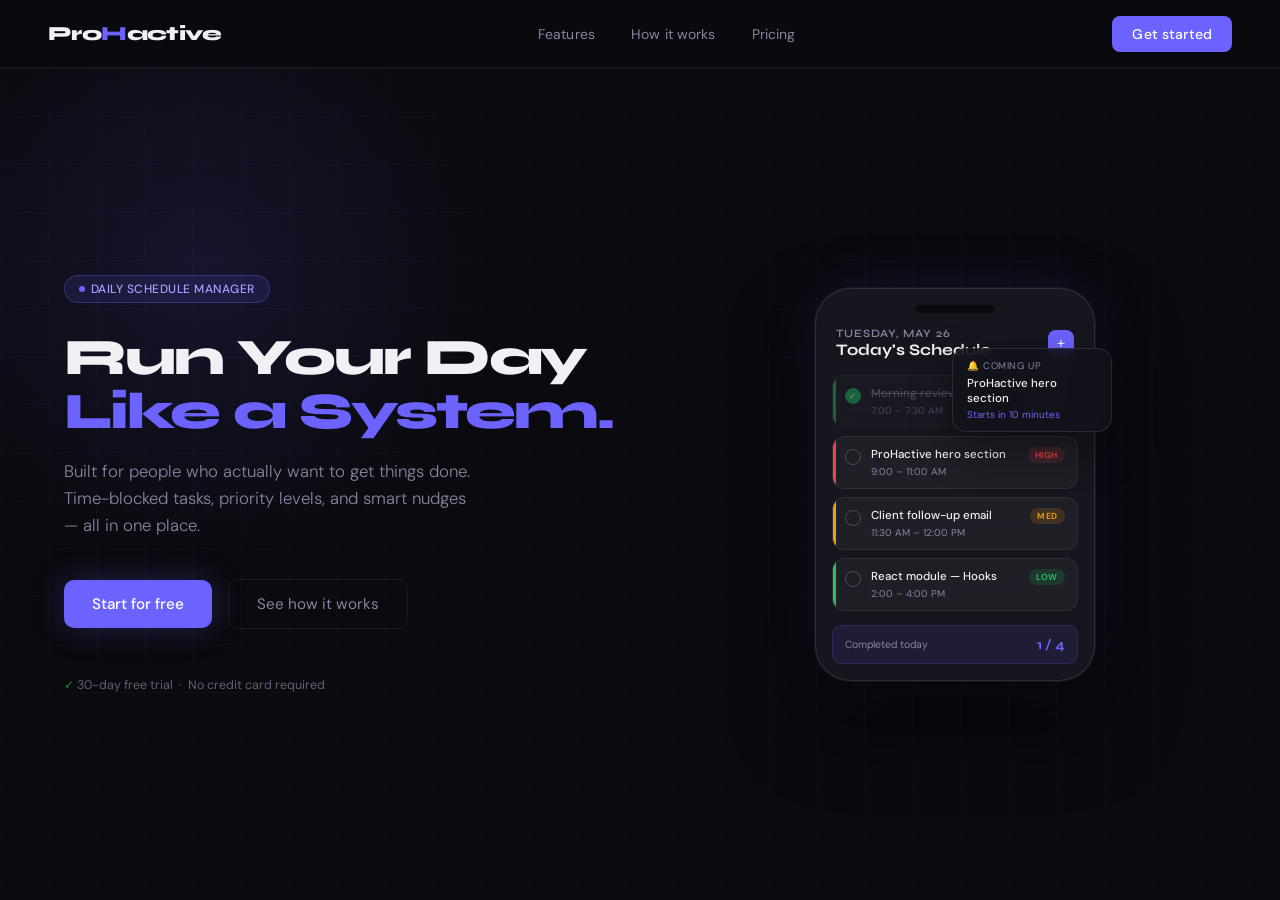
==== index.html @ 8c224e58 "initial commit" ====
<!DOCTYPE html>
<html lang="en">
    <head>
        <meta charset="UTF-8">
        <meta name="viewport" content="width=device-width, initial-scale=1.0">
        <title>ProHactive — Hero Mockup</title>
        <link href="https://fonts.googleapis.com/css2?family=Syne:wght@400;600;700;800&family=DM+Sans:wght@300;400;500&display=swap" rel="stylesheet">
        <link rel="stylesheet" href="styles.css">
    </head>

    <body>

        <!-- HEADER -->
        <header>
            <div class="logo">Pro<span>H</span>active</div>
            <nav>
                <a href="#">Features</a>
                <a href="#">How it works</a>
                <a href="#">Pricing</a>
            </nav>
            <button class="header-cta">Get started</button>
        </header>

        <!-- HERO -->
        <section class="hero">
            <div class="hero-left">
                <div class="badge">
                    <span class="badge-dot"></span>
                    Daily schedule manager
                </div>

                <h1>Run Your Day<br><em>Like a System.</em></h1>

                <p class="subheadline">Built for people who actually want to get things done. Time-blocked tasks, priority levels, and smart nudges — all in one place.</p>

                <div class="cta-group">
                    <button class="btn-primary">Start for free</button>
                    <button class="btn-secondary">See how it works</button>
                </div>

                <p class="trial-note"><span>✓</span> 30-day free trial &nbsp;·&nbsp; No credit card required</p>
            </div>

            <div class="hero-right">
                <div class="phone-frame">
                    <div class="phone-notch"></div>

                    <div class="app-header">
                        <div>
                            <div class="app-date">Tuesday, May 26</div>
                            <div class="app-title">Today's Schedule</div>
                        </div>
                        <div class="add-btn">+</div>
                    </div>

                    <div class="task-list">
                        <div class="task-card done low">
                            <div class="task-check">✓</div>
                            <div class="task-info">
                                <div class="task-name">Morning review</div>
                                <div class="task-time">7:00 – 7:30 AM</div>
                            </div>
                            <div class="priority-pill">Low</div>
                        </div>

                        <div class="task-card high">
                            <div class="task-check"></div>
                            <div class="task-info">
                                <div class="task-name">ProHactive hero section</div>
                                <div class="task-time">9:00 – 11:00 AM</div>
                            </div>
                            <div class="priority-pill">High</div>
                        </div>

                        <div class="task-card med">
                            <div class="task-check"></div>
                            <div class="task-info">
                                <div class="task-name">Client follow-up email</div>
                                <div class="task-time">11:30 AM – 12:00 PM</div>
                            </div>
                            <div class="priority-pill">Med</div>
                        </div>

                        <div class="task-card low">
                            <div class="task-check"></div>
                            <div class="task-info">
                                <div class="task-name">React module — Hooks</div>
                                <div class="task-time">2:00 – 4:00 PM</div>
                            </div>
                            <div class="priority-pill">Low</div>
                        </div>
                    </div>

                    <div class="app-footer">
                        <span class="footer-label">Completed today</span>
                        <span class="footer-val">1 / 4</span>
                    </div>
                </div>

                <!-- floating alarm notification -->
                <div class="alarm-card">
                    <div class="alarm-label">🔔 Coming up</div>
                    <div class="alarm-task">ProHactive hero section</div>
                    <div class="alarm-time">Starts in 10 minutes</div>
                </div>
            </div>
        </section>

    </body>
</html>
---- styles.css ----
*, *::before, *::after { box-sizing: border-box; margin: 0; padding: 0; }

:root {
--bg: #0a0a0f;
--surface: #12121a;
--border: rgba(255,255,255,0.07);
--accent: #6c63ff;
--accent-glow: rgba(108,99,255,0.25);
--text: #f0f0f5;
--muted: #8884a0;
--high: #ef4444;
--med: #f59e0b;
--low: #22c55e;
}

body {
background: var(--bg);
font-family: 'DM Sans', sans-serif;
color: var(--text);
min-height: 100vh;
overflow-x: hidden;
}

/* ── HEADER ── */
header {
display: flex;
align-items: center;
justify-content: space-between;
padding: 0 48px;
height: 68px;
border-bottom: 1px solid var(--border);
background: rgba(10,10,15,0.85);
backdrop-filter: blur(12px);
position: sticky;
top: 0;
z-index: 100;
}

.logo {
font-family: 'Syne', sans-serif;
font-weight: 800;
font-size: 1.25rem;
letter-spacing: -0.03em;
color: var(--text);
}
.logo span { color: var(--accent); }

nav {
display: flex;
align-items: center;
gap: 36px;
}
nav a {
font-size: 0.875rem;
color: var(--muted);
text-decoration: none;
font-weight: 400;
letter-spacing: 0.01em;
transition: color 0.2s;
}
nav a:hover { color: var(--text); }

.header-cta {
background: var(--accent);
color: #fff;
border: none;
padding: 9px 20px;
border-radius: 8px;
font-family: 'DM Sans', sans-serif;
font-size: 0.875rem;
font-weight: 500;
cursor: pointer;
letter-spacing: 0.01em;
}

/* ── HERO ── */
.hero {
display: grid;
grid-template-columns: 1fr 1fr;
align-items: center;
min-height: calc(100vh - 68px);
padding: 80px 48px 80px 64px;
gap: 60px;
position: relative;
overflow: hidden;
}

/* subtle grid bg */
.hero::before {
content: '';
position: absolute;
inset: 0;
background-image:
    linear-gradient(rgba(108,99,255,0.04) 1px, transparent 1px),
    linear-gradient(90deg, rgba(108,99,255,0.04) 1px, transparent 1px);
background-size: 48px 48px;
pointer-events: none;
}

/* glow blob */
.hero::after {
content: '';
position: absolute;
width: 600px;
height: 600px;
border-radius: 50%;
background: radial-gradient(circle, rgba(108,99,255,0.12) 0%, transparent 70%);
top: -100px;
left: -100px;
pointer-events: none;
}

.hero-left {
position: relative;
z-index: 1;
}

.badge {
display: inline-flex;
align-items: center;
gap: 6px;
background: rgba(108,99,255,0.12);
border: 1px solid rgba(108,99,255,0.3);
border-radius: 100px;
padding: 5px 14px;
font-size: 0.75rem;
color: #a5a0ff;
font-weight: 500;
letter-spacing: 0.04em;
text-transform: uppercase;
margin-bottom: 28px;
}
.badge-dot {
width: 6px; height: 6px;
border-radius: 50%;
background: var(--accent);
animation: pulse 2s infinite;
}
@keyframes pulse {
0%, 100% { opacity: 1; }
50% { opacity: 0.4; }
}

h1 {
font-family: 'Syne', sans-serif;
font-size: clamp(2.4rem, 4vw, 3.5rem);
font-weight: 800;
line-height: 1.05;
letter-spacing: -0.04em;
color: var(--text);
margin-bottom: 20px;
}
h1 em {
font-style: normal;
color: var(--accent);
}

.subheadline {
font-size: 1.05rem;
color: var(--muted);
line-height: 1.6;
max-width: 420px;
margin-bottom: 40px;
font-weight: 300;
}

.cta-group {
display: flex;
align-items: center;
gap: 16px;
flex-wrap: wrap;
margin-bottom: 48px;
}

.btn-primary {
background: var(--accent);
color: #fff;
border: none;
padding: 14px 28px;
border-radius: 10px;
font-family: 'DM Sans', sans-serif;
font-size: 0.95rem;
font-weight: 500;
cursor: pointer;
box-shadow: 0 0 32px var(--accent-glow);
}

.btn-secondary {
background: transparent;
color: var(--muted);
border: 1px solid var(--border);
padding: 14px 28px;
border-radius: 10px;
font-family: 'DM Sans', sans-serif;
font-size: 0.95rem;
font-weight: 400;
cursor: pointer;
}

.trial-note {
font-size: 0.78rem;
color: var(--muted);
opacity: 0.7;
}
.trial-note span { color: var(--low); }

/* ── APP MOCKUP ── */
.hero-right {
position: relative;
z-index: 1;
display: flex;
justify-content: center;
}

.phone-frame {
width: 280px;
background: #16161f;
border-radius: 36px;
border: 1px solid rgba(255,255,255,0.1);
padding: 16px;
box-shadow:
    0 0 0 1px rgba(255,255,255,0.05),
    0 40px 80px rgba(0,0,0,0.6),
    0 0 60px rgba(108,99,255,0.12);
position: relative;
}

.phone-notch {
width: 80px;
height: 8px;
background: #0a0a0f;
border-radius: 100px;
margin: 0 auto 14px;
}

.app-header {
display: flex;
justify-content: space-between;
align-items: center;
margin-bottom: 16px;
padding: 0 4px;
}
.app-date {
font-family: 'Syne', sans-serif;
font-size: 0.7rem;
color: var(--muted);
font-weight: 600;
letter-spacing: 0.08em;
text-transform: uppercase;
}
.app-title {
font-family: 'Syne', sans-serif;
font-size: 1rem;
font-weight: 700;
color: var(--text);
}
.add-btn {
width: 26px; height: 26px;
border-radius: 8px;
background: var(--accent);
display: flex; align-items: center; justify-content: center;
font-size: 1rem;
color: #fff;
font-weight: 300;
}

.task-list { display: flex; flex-direction: column; gap: 8px; }

.task-card {
background: rgba(255,255,255,0.04);
border: 1px solid rgba(255,255,255,0.07);
border-radius: 12px;
padding: 10px 12px;
display: flex;
align-items: flex-start;
gap: 10px;
backdrop-filter: blur(8px);
position: relative;
overflow: hidden;
}
.task-card::before {
content: '';
position: absolute;
left: 0; top: 0; bottom: 0;
width: 3px;
border-radius: 3px 0 0 3px;
}
.task-card.high::before { background: var(--high); }
.task-card.med::before { background: var(--med); }
.task-card.low::before { background: var(--low); }
.task-card.done { opacity: 0.45; }

.task-check {
width: 16px; height: 16px;
border-radius: 50%;
border: 1.5px solid rgba(255,255,255,0.2);
flex-shrink: 0;
margin-top: 2px;
display: flex; align-items: center; justify-content: center;
font-size: 0.55rem;
}
.task-card.done .task-check {
background: var(--low);
border-color: var(--low);
color: #fff;
}

.task-info { flex: 1; }
.task-name {
font-size: 0.72rem;
font-weight: 500;
color: var(--text);
margin-bottom: 3px;
}
.task-card.done .task-name { text-decoration: line-through; color: var(--muted); }
.task-time {
font-size: 0.62rem;
color: var(--muted);
}

.priority-pill {
font-size: 0.55rem;
font-weight: 600;
letter-spacing: 0.06em;
text-transform: uppercase;
padding: 2px 7px;
border-radius: 100px;
flex-shrink: 0;
}
.task-card.high .priority-pill { background: rgba(239,68,68,0.15); color: var(--high); }
.task-card.med .priority-pill { background: rgba(245,158,11,0.15); color: var(--med); }
.task-card.low .priority-pill { background: rgba(34,197,94,0.15); color: var(--low); }

.app-footer {
margin-top: 14px;
background: rgba(108,99,255,0.1);
border: 1px solid rgba(108,99,255,0.2);
border-radius: 10px;
padding: 10px 12px;
display: flex;
align-items: center;
justify-content: space-between;
}
.footer-label { font-size: 0.65rem; color: var(--muted); }
.footer-val { font-family: 'Syne', sans-serif; font-size: 0.85rem; font-weight: 700; color: var(--accent); }

/* floating alarm card */
.alarm-card {
position: absolute;
right: 120px;
top: 60px;
background: rgba(18,18,26,0.85);
backdrop-filter: blur(16px);
border: 1px solid rgba(255,255,255,0.1);
border-radius: 14px;
padding: 10px 14px;
width: 160px;
box-shadow: 0 16px 40px rgba(0,0,0,0.4);
}
.alarm-label { font-size: 0.6rem; color: var(--muted); margin-bottom: 4px; text-transform: uppercase; letter-spacing: 0.06em; }
.alarm-task { font-size: 0.72rem; font-weight: 500; color: var(--text); margin-bottom: 2px; }
.alarm-time { font-size: 0.62rem; color: var(--accent); }
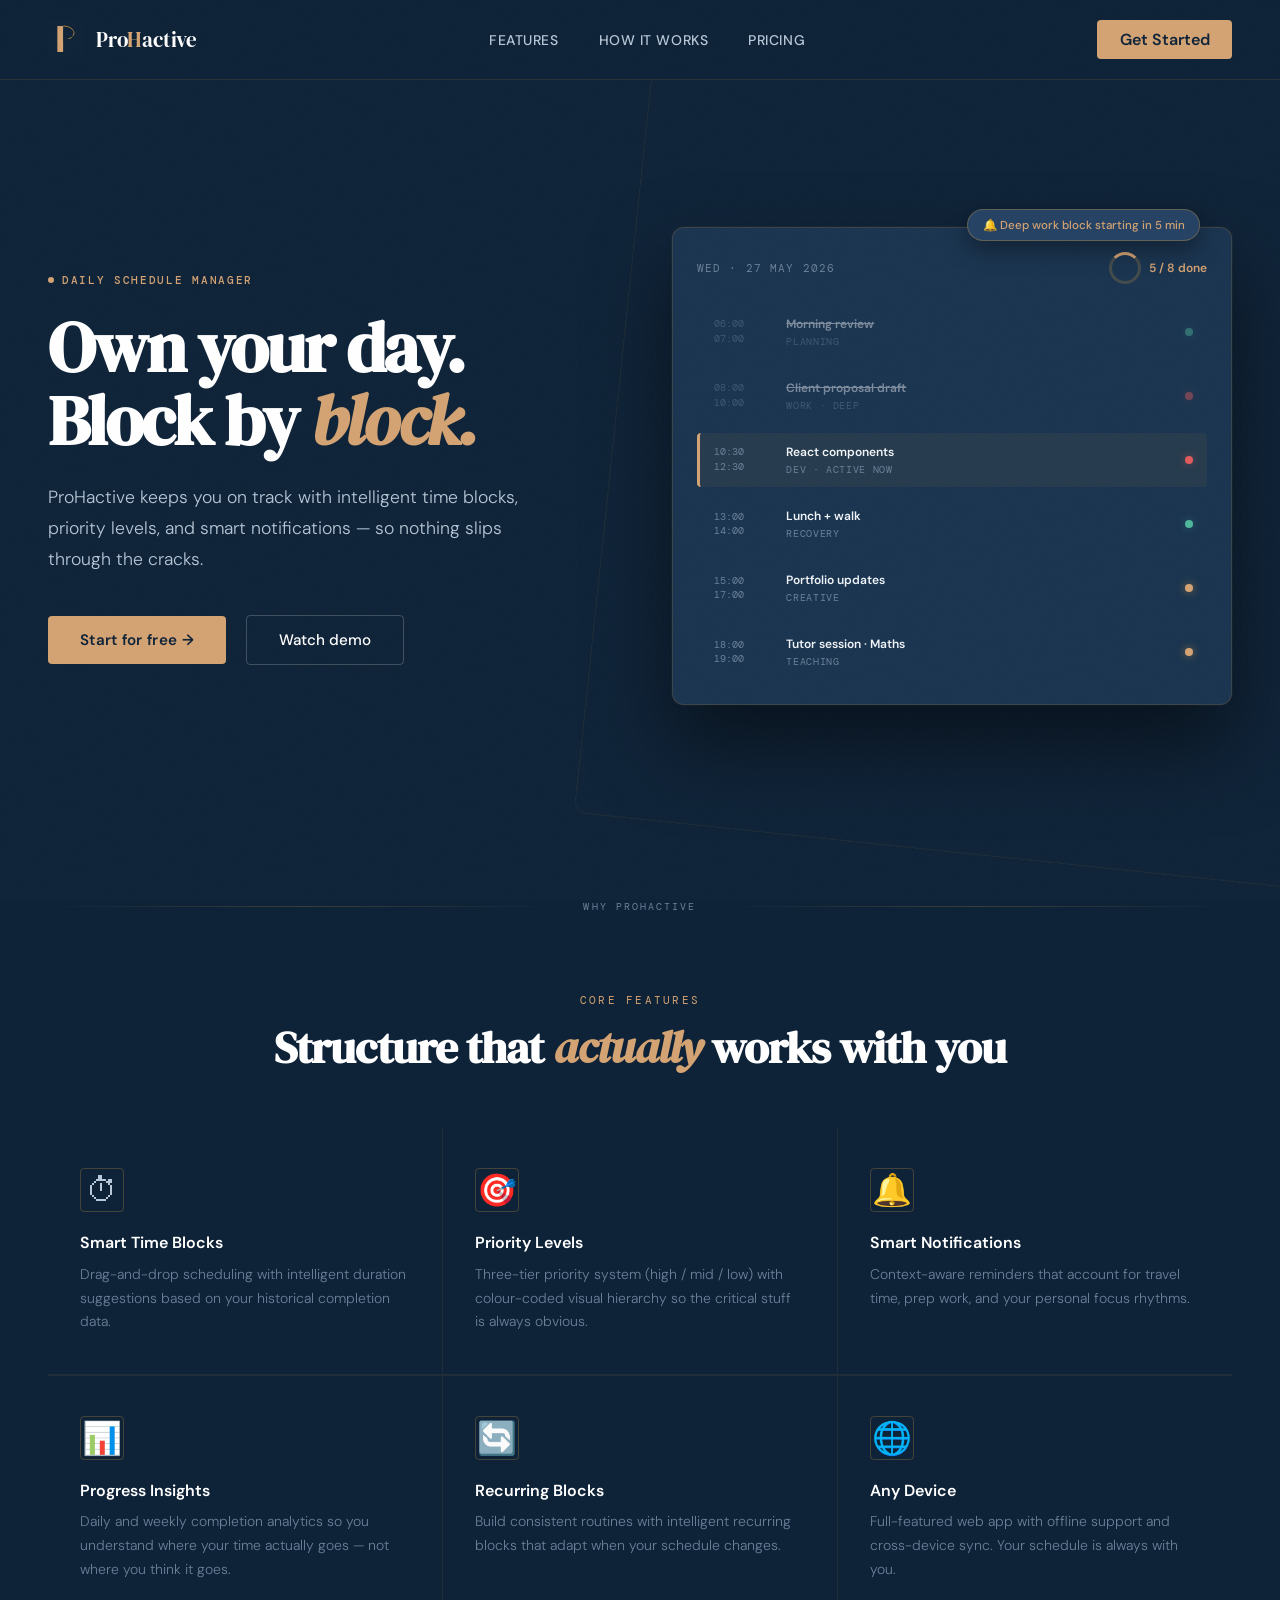
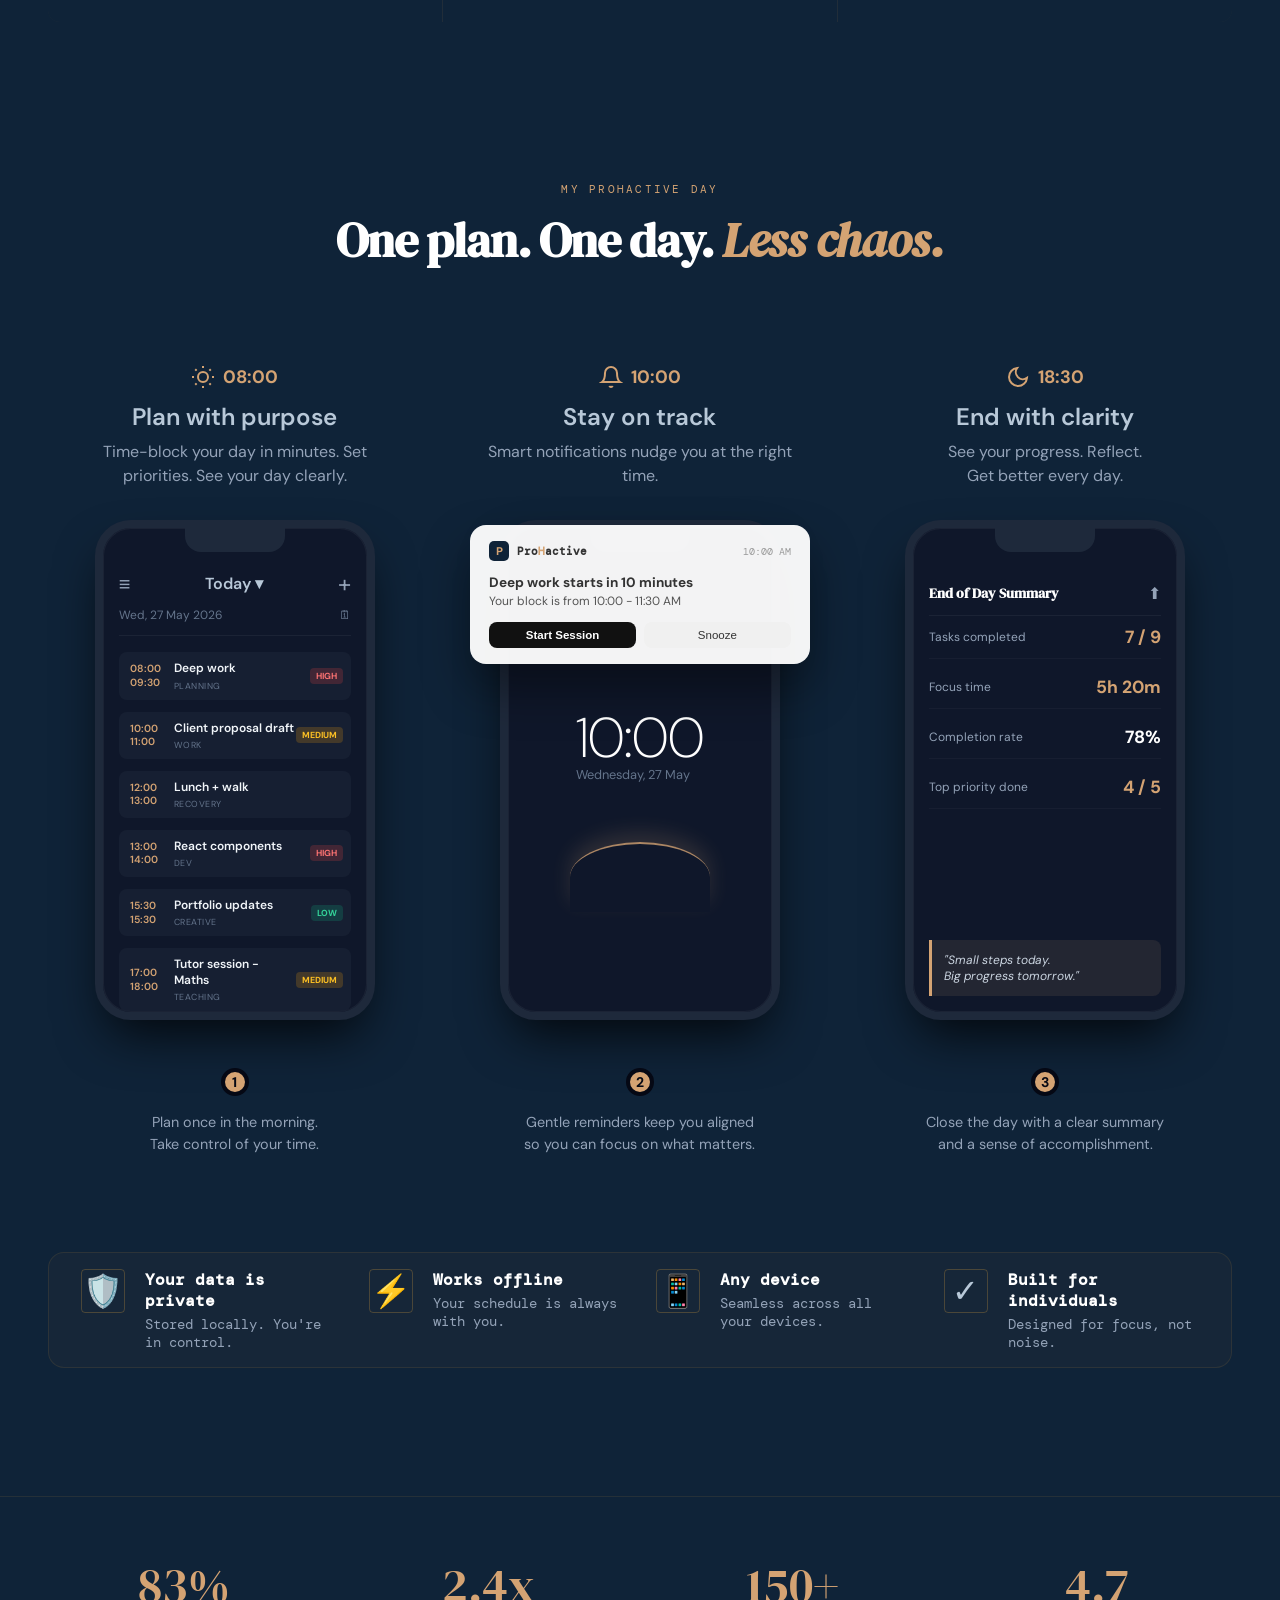
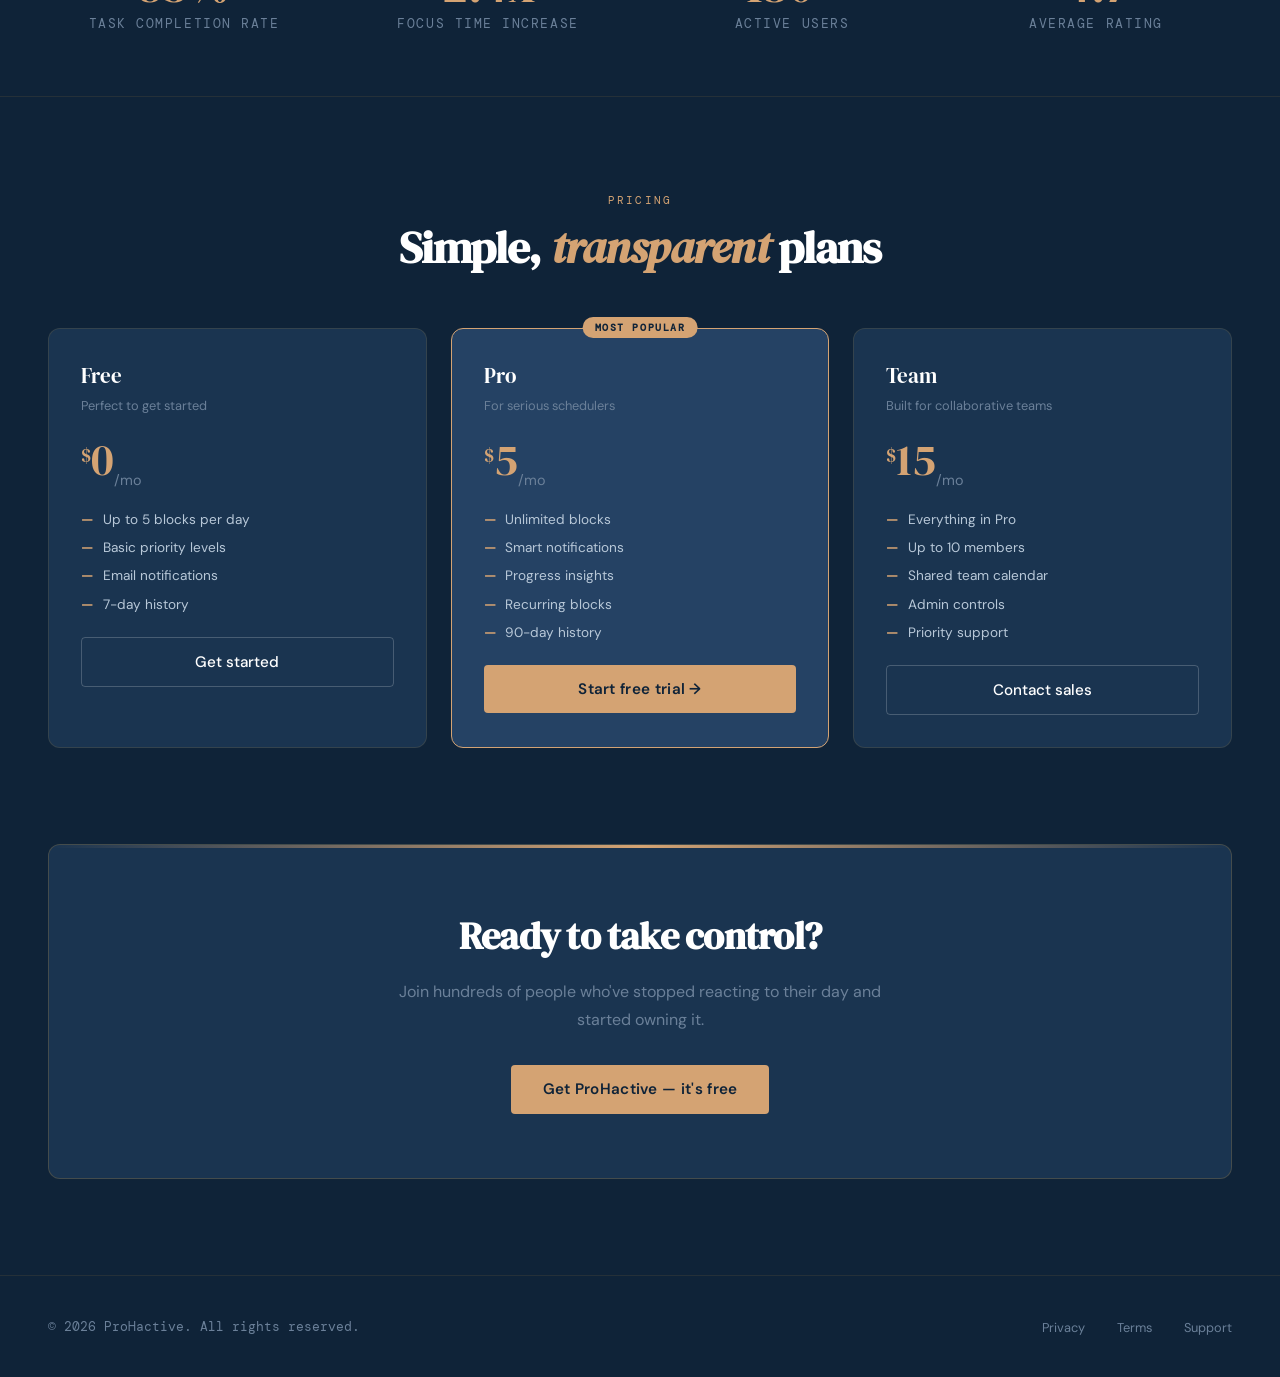
==== commit 87dd0bae: "styles: change brand color and add how it works section" ====
--- a/index.html
+++ b/index.html
@@ -1,110 +1,513 @@
 <!DOCTYPE html>
 <html lang="en">
-    <head>
-        <meta charset="UTF-8">
-        <meta name="viewport" content="width=device-width, initial-scale=1.0">
-        <title>ProHactive — Hero Mockup</title>
-        <link href="https://fonts.googleapis.com/css2?family=Syne:wght@400;600;700;800&family=DM+Sans:wght@300;400;500&display=swap" rel="stylesheet">
-        <link rel="stylesheet" href="styles.css">
-    </head>
-
-    <body>
-
-        <!-- HEADER -->
-        <header>
-            <div class="logo">Pro<span>H</span>active</div>
-            <nav>
-                <a href="#">Features</a>
-                <a href="#">How it works</a>
-                <a href="#">Pricing</a>
-            </nav>
-            <button class="header-cta">Get started</button>
-        </header>
-
-        <!-- HERO -->
-        <section class="hero">
-            <div class="hero-left">
-                <div class="badge">
-                    <span class="badge-dot"></span>
-                    Daily schedule manager
+  <head>
+    <meta charset="UTF-8" />
+    <meta name="viewport" content="width=device-width, initial-scale=1.0" />
+    <title>ProHactive | Own Your Day</title>
+    <link rel="preconnect" href="https://fonts.googleapis.com" />
+    <link rel="preconnect" href="https://fonts.gstatic.com" crossorigin />
+    <link href="https://fonts.googleapis.com/css2?family=DM+Serif+Display:ital@0;1&family=DM+Sans:wght@300;400;500;600&family=DM+Mono:wght@400;500&display=swap" rel="stylesheet" />
+    <link rel="stylesheet" href="styles.css">
+    <script defer src="app.js"></script>
+  </head>
+
+  <body>
+
+    <!-- Nav -->
+    <nav>
+      <a href="#" class="nav-logo">
+        <svg class="logo-mark" viewBox="0 0 100 100" fill="none" xmlns="http://www.w3.org/2000/svg">
+          <rect width="100" height="100" rx="8" fill="#0f2338"/>
+          <rect x="26" y="14" width="16" height="72" fill="#d4a373"/>
+          <path d="M42 14 C80 14 88 50 42 52" stroke="#0f2338" stroke-width="7" fill="none"/>
+          <path d="M42 14 C78 14 86 50 42 52" stroke="#e8a83e" stroke-width="2" fill="none"/>
+          <!-- Horizontal lines -->
+          <line x1="42" y1="30" x2="70" y2="30" stroke="#0f2338" stroke-width="7"/>
+          <line x1="42" y1="41" x2="68" y2="41" stroke="#0f2338" stroke-width="7"/>
+          <line x1="42" y1="52" x2="58" y2="52" stroke="#0f2338" stroke-width="7"/>
+        </svg>
+        <span class="nav-brand">Pro<span>H</span>active</span>
+      </a>
+      <ul class="nav-links">
+        <li><a href="#features">Features</a></li>
+        <li><a href="#how-it-works">How It Works</a></li>
+        <li><a href="#pricing">Pricing</a></li>
+      </ul>
+      <a href="#" class="nav-cta">Get Started</a>
+    </nav>
+
+    <!-- Hero -->
+    <section class="hero">
+      <div class="hero-content">
+        <div class="hero-eyebrow">
+          <span class="eyebrow-dot"></span>
+          Daily Schedule Manager
+        </div>
+        <h1 class="hero-title">
+          Own your day.<br/>
+          Block by <span class="accent">block.</span>
+        </h1>
+        <p class="hero-sub">
+          ProHactive keeps you on track with intelligent time blocks, priority levels, and smart notifications — so nothing slips through the cracks.
+        </p>
+        <div class="hero-actions">
+          <button class="btn-primary">Start for free →</button>
+          <button class="btn-ghost">Watch demo</button>
+        </div>
+      </div>
+
+      <!-- App preview -->
+      <div class="hero-visual">
+        <div class="notif-pill">
+          🔔 Deep work block starting in 5 min
+        </div>
+        <div class="app-card">
+          <div class="app-header">
+            <div class="app-date">Wed · 27 May 2026</div>
+            <div class="progress-ring">
+              <div class="ring"></div>
+              5 / 8 done
+            </div>
+          </div>
+
+          <div class="time-blocks">
+            <div class="block block-done">
+              <div class="block-time">06:00<br/>07:00</div>
+              <div class="block-info">
+                <div class="block-title">Morning review</div>
+                <div class="block-tag">Planning</div>
+              </div>
+              <div class="priority p-low"></div>
+            </div>
+
+            <div class="block block-done">
+              <div class="block-time">08:00<br/>10:00</div>
+              <div class="block-info">
+                <div class="block-title">Client proposal draft</div>
+                <div class="block-tag">Work · Deep</div>
+              </div>
+              <div class="priority p-high"></div>
+            </div>
+
+            <div class="block block-active">
+              <div class="block-time">10:30<br/>12:30</div>
+              <div class="block-info">
+                <div class="block-title">React components</div>
+                <div class="block-tag">Dev · Active now</div>
+              </div>
+              <div class="priority p-high"></div>
+            </div>
+
+            <div class="block">
+              <div class="block-time">13:00<br/>14:00</div>
+              <div class="block-info">
+                <div class="block-title">Lunch + walk</div>
+                <div class="block-tag">Recovery</div>
+              </div>
+              <div class="priority p-low"></div>
+            </div>
+
+            <div class="block">
+              <div class="block-time">15:00<br/>17:00</div>
+              <div class="block-info">
+                <div class="block-title">Portfolio updates</div>
+                <div class="block-tag">Creative</div>
+              </div>
+              <div class="priority p-mid"></div>
+            </div>
+
+            <div class="block">
+              <div class="block-time">18:00<br/>19:00</div>
+              <div class="block-info">
+                <div class="block-title">Tutor session · Maths</div>
+                <div class="block-tag">Teaching</div>
+              </div>
+              <div class="priority p-mid"></div>
+            </div>
+          </div>
+        </div>
+      </div>
+    </section>
+
+    <!-- Divider -->
+    <div class="section-divider">
+      <div class="divider-line"></div>
+      <span class="divider-label">Why ProHactive</span>
+      <div class="divider-line"></div>
+    </div>
+
+    <!-- Features -->
+    <section class="features reveal" id="features">
+      <div class="section-label">Core features</div>
+      <h2 class="section-title">
+        Structure that <em>actually</em> works with you
+      </h2>
+
+      <div class="features-grid">
+        <div class="feature-card">
+          <div class="feature-icon">⏱</div>
+          <div class="feature-name">Smart Time Blocks</div>
+          <p class="feature-desc">Drag-and-drop scheduling with intelligent duration suggestions based on your historical completion data.</p>
+        </div>
+        <div class="feature-card">
+          <div class="feature-icon">🎯</div>
+          <div class="feature-name">Priority Levels</div>
+          <p class="feature-desc">Three-tier priority system (high / mid / low) with colour-coded visual hierarchy so the critical stuff is always obvious.</p>
+        </div>
+        <div class="feature-card">
+          <div class="feature-icon">🔔</div>
+          <div class="feature-name">Smart Notifications</div>
+          <p class="feature-desc">Context-aware reminders that account for travel time, prep work, and your personal focus rhythms.</p>
+        </div>
+        <div class="feature-card">
+          <div class="feature-icon">📊</div>
+          <div class="feature-name">Progress Insights</div>
+          <p class="feature-desc">Daily and weekly completion analytics so you understand where your time actually goes — not where you think it goes.</p>
+        </div>
+        <div class="feature-card">
+          <div class="feature-icon">🔄</div>
+          <div class="feature-name">Recurring Blocks</div>
+          <p class="feature-desc">Build consistent routines with intelligent recurring blocks that adapt when your schedule changes.</p>
+        </div>
+        <div class="feature-card">
+          <div class="feature-icon">🌐</div>
+          <div class="feature-name">Any Device</div>
+          <p class="feature-desc">Full-featured web app with offline support and cross-device sync. Your schedule is always with you.</p>
+        </div>
+      </div>
+    </section>
+
+    <!-- How It Works Section -->
+    <section id="how-it-works" class="how-it-works reveal">
+      <div class="container">
+
+        <div class="section-header">
+          <div class="section-label reveal">MY PROHACTIVE DAY</div>
+          <h2 class="section-title reveal">One plan. One day. <em>Less chaos.</em></h2>
+        </div>
+
+        <div class="process-steps">
+          
+          <!-- Step 1: Plan -->
+          <div class="step reveal">
+            <div class="step-header">
+              <div class="icon-time">
+                <svg viewBox="0 0 24 24" fill="none" stroke="currentColor" stroke-width="2"><circle cx="12" cy="12" r="5"/><path d="M12 1v2M12 21v2M4.22 4.22l1.42 1.42M18.36 18.36l1.42 1.42M1 12h2M21 12h2M4.22 19.78l1.42-1.42M18.36 5.64l1.42-1.42"/></svg>
+                <span class="time">08:00</span>
+              </div>
+              <h3>Plan with purpose</h3>
+              <p class="step-desc">Time-block your day in minutes. Set priorities. See your day clearly.</p>
+            </div>
+
+            <div class="phone-mockup">
+              <div class="phone-notch"></div>
+              <div class="phone-screen schedule-screen">
+                <div class="screen-header">
+                  <span class="menu-icon">≡</span>
+                  <span class="header-title">Today ▾</span>
+                  <span class="plus-icon">+</span>
                 </div>
-
-                <h1>Run Your Day<br><em>Like a System.</em></h1>
-
-                <p class="subheadline">Built for people who actually want to get things done. Time-blocked tasks, priority levels, and smart nudges — all in one place.</p>
-
-                <div class="cta-group">
-                    <button class="btn-primary">Start for free</button>
-                    <button class="btn-secondary">See how it works</button>
+                <div class="screen-date">Wed, 27 May 2026 <span class="cal-icon">🗓</span></div>
+                
+                <div class="time-block-list">
+                  <div class="time-block">
+                    <div class="block-times">
+                      <span>08:00</span>
+                      <span>09:30</span>
+                    </div>
+                    <div class="block-info">
+                      <span class="block-title">Deep work</span>
+                      <span class="block-cat">PLANNING</span>
+                    </div>
+                    <span class="tag high">HIGH</span>
+                  </div>
+                  
+                  <div class="time-block">
+                    <div class="block-times">
+                      <span>10:00</span>
+                      <span>11:00</span>
+                    </div>
+                    <div class="block-info">
+                      <span class="block-title">Client proposal draft</span>
+                      <span class="block-cat">WORK</span>
+                    </div>
+                    <span class="tag medium">MEDIUM</span>
+                  </div>
+
+                  <div class="time-block">
+                    <div class="block-times">
+                      <span>12:00</span>
+                      <span>13:00</span>
+                    </div>
+                    <div class="block-info">
+                      <span class="block-title">Lunch + walk</span>
+                      <span class="block-cat">RECOVERY</span>
+                    </div>
+                  </div>
+
+                  <div class="time-block">
+                    <div class="block-times">
+                      <span>13:00</span>
+                      <span>14:00</span>
+                    </div>
+                    <div class="block-info">
+                      <span class="block-title">React components</span>
+                      <span class="block-cat">DEV</span>
+                    </div>
+                    <span class="tag high">HIGH</span>
+                  </div>
+
+                  <div class="time-block">
+                    <div class="block-times">
+                      <span>15:30</span>
+                      <span>15:30</span>
+                    </div>
+                    <div class="block-info">
+                      <span class="block-title">Portfolio updates</span>
+                      <span class="block-cat">CREATIVE</span>
+                    </div>
+                    <span class="tag low">LOW</span>
+                  </div>
+
+                  <div class="time-block">
+                    <div class="block-times">
+                      <span>17:00</span>
+                      <span>18:00</span>
+                    </div>
+                    <div class="block-info">
+                      <span class="block-title">Tutor session - Maths</span>
+                      <span class="block-cat">TEACHING</span>
+                    </div>
+                    <span class="tag medium">MEDIUM</span>
+                  </div>
                 </div>
-
-                <p class="trial-note"><span>✓</span> 30-day free trial &nbsp;·&nbsp; No credit card required</p>
-            </div>
-
-            <div class="hero-right">
-                <div class="phone-frame">
-                    <div class="phone-notch"></div>
-
-                    <div class="app-header">
-                        <div>
-                            <div class="app-date">Tuesday, May 26</div>
-                            <div class="app-title">Today's Schedule</div>
-                        </div>
-                        <div class="add-btn">+</div>
-                    </div>
-
-                    <div class="task-list">
-                        <div class="task-card done low">
-                            <div class="task-check">✓</div>
-                            <div class="task-info">
-                                <div class="task-name">Morning review</div>
-                                <div class="task-time">7:00 – 7:30 AM</div>
-                            </div>
-                            <div class="priority-pill">Low</div>
-                        </div>
-
-                        <div class="task-card high">
-                            <div class="task-check"></div>
-                            <div class="task-info">
-                                <div class="task-name">ProHactive hero section</div>
-                                <div class="task-time">9:00 – 11:00 AM</div>
-                            </div>
-                            <div class="priority-pill">High</div>
-                        </div>
-
-                        <div class="task-card med">
-                            <div class="task-check"></div>
-                            <div class="task-info">
-                                <div class="task-name">Client follow-up email</div>
-                                <div class="task-time">11:30 AM – 12:00 PM</div>
-                            </div>
-                            <div class="priority-pill">Med</div>
-                        </div>
-
-                        <div class="task-card low">
-                            <div class="task-check"></div>
-                            <div class="task-info">
-                                <div class="task-name">React module — Hooks</div>
-                                <div class="task-time">2:00 – 4:00 PM</div>
-                            </div>
-                            <div class="priority-pill">Low</div>
-                        </div>
-                    </div>
-
-                    <div class="app-footer">
-                        <span class="footer-label">Completed today</span>
-                        <span class="footer-val">1 / 4</span>
-                    </div>
+              </div>
+            </div>
+
+            <div class="step-footer">
+              <div class="step-number">1</div>
+              <p>Plan once in the morning.<br>Take control of your time.</p>
+            </div>
+          </div>
+
+          <!-- Step 2: Stay on track -->
+          <div class="step reveal">
+            <div class="step-header">
+              <div class="icon-time">
+                <svg viewBox="0 0 24 24" fill="none" stroke="currentColor" stroke-width="2"><path d="M18 8A6 6 0 0 0 6 8c0 7-3 9-3 9h18s-3-2-3-9"/><path d="M13.73 21a2 2 0 0 1-3.46 0"/></svg>
+                <span class="time">10:00</span>
+              </div>
+              <h3>Stay on track</h3>
+              <p class="step-desc">Smart notifications nudge you at the right time.</p>
+            </div>
+
+            <div class="phone-mockup">
+              <div class="phone-notch"></div>
+              <div class="phone-screen clock-screen">
+                
+                <div class="clock-content">
+                  <div class="planet-arc"></div>
+                  <div class="date">
+                    <span class="big-time">10:00</span>
+                    <span class="big-date">Wednesday, 27 May</span>
+                  </div>
                 </div>
-
-                <!-- floating alarm notification -->
-                <div class="alarm-card">
-                    <div class="alarm-label">🔔 Coming up</div>
-                    <div class="alarm-task">ProHactive hero section</div>
-                    <div class="alarm-time">Starts in 10 minutes</div>
+              </div>
+            </div>
+
+            <div class="notif-card">
+              <div class="notif-top">
+                <div class="notif-icon">P</div>
+                <span class="notif-app">Pro<strong>H</strong>active</span>
+                <span class="notif-time">10:00 AM</span>
+              </div>
+              <div class="notif-body">
+                <strong>Deep work starts in 10 minutes</strong>
+                <p>Your block is from 10:00 - 11:30 AM</p>
+              </div>
+              <div class="mock-notif-actions">
+                <button class="mock-btn-dark">Start Session</button>
+                <button class="mock-btn-light">Snooze</button>
+              </div>
+            </div>
+
+            <div class="step-footer">
+              <div class="step-number">2</div>
+              <p>Gentle reminders keep you aligned<br>so you can focus on what matters.</p>
+            </div>
+          </div>
+
+          <!-- Step 3: End with clarity -->
+          <div class="step reveal">
+            <div class="step-header">
+              <div class="icon-time">
+                <svg viewBox="0 0 24 24" fill="none" stroke="currentColor" stroke-width="2"><path d="M21 12.79A9 9 0 1 1 11.21 3 7 7 0 0 0 21 12.79z"/></svg>
+                <span class="time">18:30</span>
+              </div>
+              <h3>End with clarity</h3>
+              <p class="step-desc">See your progress. Reflect.<br>Get better every day.</p>
+            </div>
+
+            <div class="phone-mockup">
+              <div class="phone-notch"></div>
+              <div class="phone-screen summary-screen">
+                <div class="summary-header">
+                  <span>End of Day Summary</span>
+                  <button class="share-btn">⬆</button>
                 </div>
-            </div>
-        </section>
-
-    </body>
+                
+                <div class="summary-list">
+                  <div class="summary-row">
+                    <span class="s-label">Tasks completed</span>
+                    <span class="s-val gold">7 / 9</span>
+                  </div>
+                  <div class="summary-row">
+                    <span class="s-label">Focus time</span>
+                    <span class="s-val gold">5h 20m</span>
+                  </div>
+                  <div class="summary-row">
+                    <span class="s-label">Completion rate</span>
+                    <span class="s-val white">78%</span>
+                  </div>
+                  <div class="summary-row">
+                    <span class="s-label">Top priority done</span>
+                    <span class="s-val gold">4 / 5</span>
+                  </div>
+                </div>
+
+                <div class="summary-quote">
+                  <p><em>"Small steps today.<br>Big progress tomorrow."</em></p>
+                </div>
+              </div>
+            </div>
+
+            <div class="step-footer">
+              <div class="step-number">3</div>
+              <p>Close the day with a clear summary<br>and a sense of accomplishment.</p>
+            </div>
+          </div>
+        </div>
+      
+
+        <!-- Bottom Features -->
+        <div class="bottom-features">
+          <div class="bottom-feature">
+            <span class="feature-icon shield">🛡️</span>
+            <div class="feature-text">
+              <h4>Your data is private</h4>
+              <p>Stored locally. You're in control.</p>
+            </div>
+          </div>
+          <div class="bottom-feature">
+            <span class="feature-icon bolt">⚡</span>
+            <div class="feature-text">
+              <h4>Works offline</h4>
+              <p>Your schedule is always with you.</p>
+            </div>
+          </div>
+          <div class="bottom-feature">
+            <span class="feature-icon device">📱</span>
+            <div class="feature-text">
+              <h4>Any device</h4>
+              <p>Seamless across all your devices.</p>
+            </div>
+          </div>
+          <div class="bottom-feature">
+            <span class="feature-icon check">✓</span>
+            <div class="feature-text">
+              <h4>Built for individuals</h4>
+              <p>Designed for focus, not noise.</p>
+            </div>
+          </div>
+        </div>
+      </div>
+    </section>
+
+    <!-- Stats -->
+    <div class="stats reveal">
+      <div class="stat-item">
+        <div class="stat-num">83%</div>
+        <div class="stat-label">Task completion rate</div>
+      </div>
+      <div class="stat-item">
+        <div class="stat-num">2.4x</div>
+        <div class="stat-label">Focus time increase</div>
+      </div>
+      <div class="stat-item">
+        <div class="stat-num">150+</div>
+        <div class="stat-label">Active users</div>
+      </div>
+      <div class="stat-item">
+        <div class="stat-num">4.7</div>
+        <div class="stat-label">Average rating</div>
+      </div>
+    </div>
+
+    <!-- Pricing -->
+    <section class="pricing reveal" id="pricing">
+      <div class="section-label">Pricing</div>
+      <h2 class="section-title">Simple, <em>transparent</em> plans</h2>
+
+      <div class="pricing-cards">
+        <div class="price-card">
+          <div class="plan-name">Free</div>
+          <div class="plan-desc">Perfect to get started</div>
+          <div class="plan-price"><sup>$</sup>0<sub>/mo</sub></div>
+          <ul class="plan-features">
+            <li>Up to 5 blocks per day</li>
+            <li>Basic priority levels</li>
+            <li>Email notifications</li>
+            <li>7-day history</li>
+          </ul>
+          <button class="btn-ghost" style="width:100%">Get started</button>
+        </div>
+
+        <div class="price-card featured">
+          <div class="featured-badge">Most Popular</div>
+          <div class="plan-name">Pro</div>
+          <div class="plan-desc">For serious schedulers</div>
+          <div class="plan-price"><sup>$</sup>5<sub>/mo</sub></div>
+          <ul class="plan-features">
+            <li>Unlimited blocks</li>
+            <li>Smart notifications</li>
+            <li>Progress insights</li>
+            <li>Recurring blocks</li>
+            <li>90-day history</li>
+          </ul>
+          <button class="btn-primary" style="width:100%">Start free trial →</button>
+        </div>
+
+        <div class="price-card">
+          <div class="plan-name">Team</div>
+          <div class="plan-desc">Built for collaborative teams</div>
+          <div class="plan-price"><sup>$</sup>15<sub>/mo</sub></div>
+          <ul class="plan-features">
+            <li>Everything in Pro</li>
+            <li>Up to 10 members</li>
+            <li>Shared team calendar</li>
+            <li>Admin controls</li>
+            <li>Priority support</li>
+          </ul>
+          <button class="btn-ghost" style="width:100%">Contact sales</button>
+        </div>
+      </div>
+    </section>
+
+    <!-- CTA Banner -->
+    <div class="cta-banner reveal">
+      <h2>Ready to take control?</h2>
+      <p>Join hundreds of people who've stopped reacting to their day and started owning it.</p>
+      <button class="btn-primary">Get ProHactive — it's free</button>
+    </div>
+
+    <!-- Footer -->
+    <footer>
+      <p>© 2026 ProHactive. All rights reserved.</p>
+      <ul class="footer-links">
+        <li><a href="#">Privacy</a></li>
+        <li><a href="#">Terms</a></li>
+        <li><a href="#">Support</a></li>
+      </ul>
+    </footer>
+  </body>
 </html>
--- a/styles.css
+++ b/styles.css
@@ -1,362 +1,1213 @@
+/* ── Tokens ── */
+:root {
+  --navy:   #0f2338;
+  --navy-mid: #1a3450;
+  --navy-light: #254264;
+  --gold:   #d4a373;
+  --gold-pale: #f3c97a;
+  --gold-dim: #c08828;
+  --cream:  #faf7f2;
+  --white:  #ffffff;
+  --text-body: #b8c8d8;
+  --text-muted: #6b8099;
+
+  --radius: 4px;
+  --radius-lg: 12px;
+  --transition: 0.25s cubic-bezier(.4,0,.2,1);
+}
+
 *, *::before, *::after { box-sizing: border-box; margin: 0; padding: 0; }
 
-:root {
---bg: #0a0a0f;
---surface: #12121a;
---border: rgba(255,255,255,0.07);
---accent: #6c63ff;
---accent-glow: rgba(108,99,255,0.25);
---text: #f0f0f5;
---muted: #8884a0;
---high: #ef4444;
---med: #f59e0b;
---low: #22c55e;
-}
+html { scroll-behavior: smooth; }
 
 body {
-background: var(--bg);
-font-family: 'DM Sans', sans-serif;
-color: var(--text);
-min-height: 100vh;
-overflow-x: hidden;
-}
-
-/* ── HEADER ── */
-header {
-display: flex;
-align-items: center;
-justify-content: space-between;
-padding: 0 48px;
-height: 68px;
-border-bottom: 1px solid var(--border);
-background: rgba(10,10,15,0.85);
-backdrop-filter: blur(12px);
-position: sticky;
-top: 0;
-z-index: 100;
-}
-
-.logo {
-font-family: 'Syne', sans-serif;
-font-weight: 800;
-font-size: 1.25rem;
-letter-spacing: -0.03em;
-color: var(--text);
-}
-.logo span { color: var(--accent); }
-
+  font-family: 'DM Sans', sans-serif;
+  background: var(--navy);
+  color: var(--text-body);
+  overflow-x: hidden;
+}
+
+/* ── Grain overlay ── */
+body::before {
+  content: '';
+  position: fixed;
+  inset: 0;
+  background-image: url("data:image/svg+xml,%3Csvg viewBox='0 0 256 256' xmlns='http://www.w3.org/2000/svg'%3E%3Cfilter id='noise'%3E%3CfeTurbulence type='fractalNoise' baseFrequency='0.9' numOctaves='4' stitchTiles='stitch'/%3E%3C/filter%3E%3Crect width='100%25' height='100%25' filter='url(%23noise)' opacity='0.04'/%3E%3C/svg%3E");
+  background-size: 200px;
+  pointer-events: none;
+  z-index: 9999;
+  opacity: 0.6;
+}
+
+/* ── Nav ── */
 nav {
-display: flex;
-align-items: center;
-gap: 36px;
-}
-nav a {
-font-size: 0.875rem;
-color: var(--muted);
-text-decoration: none;
-font-weight: 400;
-letter-spacing: 0.01em;
-transition: color 0.2s;
-}
-nav a:hover { color: var(--text); }
-
-.header-cta {
-background: var(--accent);
-color: #fff;
-border: none;
-padding: 9px 20px;
-border-radius: 8px;
-font-family: 'DM Sans', sans-serif;
-font-size: 0.875rem;
-font-weight: 500;
-cursor: pointer;
-letter-spacing: 0.01em;
-}
-
-/* ── HERO ── */
+  position: fixed;
+  top: 0; left: 0; right: 0;
+  z-index: 100;
+  display: flex;
+  align-items: center;
+  justify-content: space-between;
+  padding: 1.25rem 3rem;
+  background: rgba(15, 35, 56, 0.85);
+  backdrop-filter: blur(16px);
+  border-bottom: 1px solid rgba(232,168,62,.12);
+}
+
+.nav-logo {
+  display: flex;
+  align-items: center;
+  gap: 0.75rem;
+  text-decoration: none;
+}
+
+/* Inline P logo mark */
+.logo-mark {
+  width: 36px;
+  height: 36px;
+  flex-shrink: 0;
+}
+
+.nav-brand {
+  font-family: 'DM Serif Display', serif;
+  font-size: 1.3rem;
+  color: var(--white);
+  letter-spacing: -0.01em;
+}
+
+.nav-brand span { color: var(--gold); }
+
+.nav-links {
+  display: flex;
+  align-items: center;
+  gap: 2.5rem;
+  list-style: none;
+}
+
+.nav-links a {
+  text-decoration: none;
+  font-size: 0.875rem;
+  font-weight: 500;
+  color: var(--text-body);
+  letter-spacing: 0.04em;
+  text-transform: uppercase;
+  transition: color var(--transition);
+}
+
+.nav-links a:hover { color: var(--gold); }
+
+.nav-cta {
+  background: var(--gold);
+  color: var(--navy) !important;
+  padding: 0.55rem 1.4rem;
+  border-radius: var(--radius);
+  font-weight: 600 !important;
+  transition: background var(--transition), transform var(--transition) !important;
+  text-decoration: none;
+}
+
+.nav-cta:hover {
+  background: var(--gold-pale) !important;
+  transform: translateY(-1px);
+}
+
+/* ── Hero ── */
 .hero {
-display: grid;
-grid-template-columns: 1fr 1fr;
-align-items: center;
-min-height: calc(100vh - 68px);
-padding: 80px 48px 80px 64px;
-gap: 60px;
-position: relative;
-overflow: hidden;
-}
-
-/* subtle grid bg */
-.hero::before {
-content: '';
-position: absolute;
-inset: 0;
-background-image:
-    linear-gradient(rgba(108,99,255,0.04) 1px, transparent 1px),
-    linear-gradient(90deg, rgba(108,99,255,0.04) 1px, transparent 1px);
-background-size: 48px 48px;
-pointer-events: none;
-}
-
-/* glow blob */
+  min-height: 100vh;
+  display: grid;
+  grid-template-columns: 1fr 1fr;
+  align-items: center;
+  gap: 4rem;
+  padding: 8rem 3rem 6rem;
+  position: relative;
+  overflow: hidden;
+}
+
+/* Background geometric lines */
 .hero::after {
-content: '';
-position: absolute;
-width: 600px;
-height: 600px;
-border-radius: 50%;
-background: radial-gradient(circle, rgba(108,99,255,0.12) 0%, transparent 70%);
-top: -100px;
-left: -100px;
-pointer-events: none;
-}
-
-.hero-left {
-position: relative;
-z-index: 1;
-}
-
-.badge {
-display: inline-flex;
-align-items: center;
-gap: 6px;
-background: rgba(108,99,255,0.12);
-border: 1px solid rgba(108,99,255,0.3);
-border-radius: 100px;
-padding: 5px 14px;
-font-size: 0.75rem;
-color: #a5a0ff;
-font-weight: 500;
-letter-spacing: 0.04em;
-text-transform: uppercase;
-margin-bottom: 28px;
-}
-.badge-dot {
-width: 6px; height: 6px;
-border-radius: 50%;
-background: var(--accent);
-animation: pulse 2s infinite;
-}
+  content: '';
+  position: absolute;
+  right: -8%;
+  top: 5%;
+  width: 60%;
+  height: 90%;
+  border: 1px solid rgba(232,168,62,.06);
+  border-radius: var(--radius-lg);
+  transform: rotate(6deg);
+  pointer-events: none;
+}
+
+.hero-eyebrow {
+  display: inline-flex;
+  align-items: center;
+  gap: 0.5rem;
+  font-family: 'DM Mono', monospace;
+  font-size: 0.7rem;
+  font-weight: 500;
+  color: var(--gold);
+  letter-spacing: 0.15em;
+  text-transform: uppercase;
+  margin-bottom: 1.5rem;
+  opacity: 0;
+  animation: fadeUp 0.7s 0.1s forwards;
+}
+
+.eyebrow-dot {
+  width: 6px; height: 6px;
+  border-radius: 50%;
+  background: var(--gold);
+  animation: pulse 2s infinite;
+}
+
 @keyframes pulse {
-0%, 100% { opacity: 1; }
-50% { opacity: 0.4; }
-}
-
-h1 {
-font-family: 'Syne', sans-serif;
-font-size: clamp(2.4rem, 4vw, 3.5rem);
-font-weight: 800;
-line-height: 1.05;
-letter-spacing: -0.04em;
-color: var(--text);
-margin-bottom: 20px;
-}
-h1 em {
-font-style: normal;
-color: var(--accent);
-}
-
-.subheadline {
-font-size: 1.05rem;
-color: var(--muted);
-line-height: 1.6;
-max-width: 420px;
-margin-bottom: 40px;
-font-weight: 300;
-}
-
-.cta-group {
-display: flex;
-align-items: center;
-gap: 16px;
-flex-wrap: wrap;
-margin-bottom: 48px;
+  0%, 100% { opacity: 1; transform: scale(1); }
+  50% { opacity: 0.4; transform: scale(0.7); }
+}
+
+.hero-title {
+  font-family: 'DM Serif Display', serif;
+  font-size: clamp(3rem, 5.5vw, 5.5rem);
+  line-height: 1.05;
+  color: var(--white);
+  letter-spacing: -0.03em;
+  margin-bottom: 1.5rem;
+  opacity: 0;
+  animation: fadeUp 0.7s 0.2s forwards;
+}
+
+.hero-title .accent {
+  color: var(--gold);
+  font-style: italic;
+}
+
+.hero-sub {
+  font-size: 1.1rem;
+  line-height: 1.75;
+  color: var(--text-body);
+  max-width: 500px;
+  margin-bottom: 2.5rem;
+  font-weight: 300;
+  opacity: 0;
+  animation: fadeUp 0.7s 0.35s forwards;
+}
+
+.hero-actions {
+  display: flex;
+  align-items: center;
+  gap: 1.25rem;
+  flex-wrap: wrap;
+  opacity: 0;
+  animation: fadeUp 0.7s 0.5s forwards;
 }
 
 .btn-primary {
-background: var(--accent);
-color: #fff;
-border: none;
-padding: 14px 28px;
-border-radius: 10px;
-font-family: 'DM Sans', sans-serif;
-font-size: 0.95rem;
-font-weight: 500;
-cursor: pointer;
-box-shadow: 0 0 32px var(--accent-glow);
-}
-
-.btn-secondary {
-background: transparent;
-color: var(--muted);
-border: 1px solid var(--border);
-padding: 14px 28px;
-border-radius: 10px;
-font-family: 'DM Sans', sans-serif;
-font-size: 0.95rem;
-font-weight: 400;
-cursor: pointer;
-}
-
-.trial-note {
-font-size: 0.78rem;
-color: var(--muted);
-opacity: 0.7;
-}
-.trial-note span { color: var(--low); }
-
-/* ── APP MOCKUP ── */
-.hero-right {
-position: relative;
-z-index: 1;
-display: flex;
-justify-content: center;
-}
-
-.phone-frame {
-width: 280px;
-background: #16161f;
-border-radius: 36px;
-border: 1px solid rgba(255,255,255,0.1);
-padding: 16px;
-box-shadow:
-    0 0 0 1px rgba(255,255,255,0.05),
-    0 40px 80px rgba(0,0,0,0.6),
-    0 0 60px rgba(108,99,255,0.12);
-position: relative;
+  background: var(--gold);
+  color: var(--navy);
+  border: none;
+  padding: 0.9rem 2rem;
+  border-radius: var(--radius);
+  font-family: 'DM Sans', sans-serif;
+  font-size: 0.95rem;
+  font-weight: 600;
+  cursor: pointer;
+  letter-spacing: 0.02em;
+  transition: background var(--transition), transform var(--transition), box-shadow var(--transition);
+  box-shadow: 0 0 0 0 rgba(232,168,62,0);
+}
+
+.btn-primary:hover {
+  background: var(--gold-pale);
+  transform: translateY(-2px);
+  box-shadow: 0 12px 32px rgba(232,168,62,0.25);
+}
+
+.btn-ghost {
+  background: transparent;
+  color: var(--white);
+  border: 1px solid rgba(255,255,255,.2);
+  padding: 0.9rem 2rem;
+  border-radius: var(--radius);
+  font-family: 'DM Sans', sans-serif;
+  font-size: 0.95rem;
+  font-weight: 500;
+  cursor: pointer;
+  transition: border-color var(--transition), color var(--transition);
+}
+
+.btn-ghost:hover {
+  border-color: var(--gold);
+  color: var(--gold);
+}
+
+/* ── App Preview ── */
+.hero-visual {
+  position: relative;
+  opacity: 0;
+  animation: fadeLeft 0.9s 0.45s forwards;
+}
+
+.app-card {
+  background: var(--navy-mid);
+  border: 1px solid rgba(232,168,62,.15);
+  border-radius: var(--radius-lg);
+  padding: 1.5rem;
+  box-shadow: 0 40px 80px rgba(0,0,0,.5), 0 0 0 1px rgba(232,168,62,.05);
+}
+
+.app-header {
+  display: flex;
+  align-items: center;
+  justify-content: space-between;
+  margin-bottom: 1.25rem;
+}
+
+.app-date {
+  font-family: 'DM Mono', monospace;
+  font-size: 0.7rem;
+  color: var(--text-muted);
+  letter-spacing: 0.1em;
+  text-transform: uppercase;
+}
+
+.progress-ring {
+  display: flex;
+  align-items: center;
+  gap: 0.5rem;
+  font-size: 0.75rem;
+  color: var(--gold);
+  font-weight: 600;
+}
+
+.ring {
+  width: 32px; height: 32px;
+  border-radius: 50%;
+  border: 3px solid rgba(232,168,62,.2);
+  border-top-color: var(--gold);
+  animation: spin 3s linear infinite;
+}
+
+@keyframes spin { to { transform: rotate(360deg); } }
+
+/* Time blocks */
+.time-blocks { display: flex; flex-direction: column; gap: 0.6rem; }
+
+.block {
+  display: grid;
+  grid-template-columns: 52px 1fr auto;
+  align-items: center;
+  gap: 0.75rem;
+  padding: 0.7rem 0.9rem;
+  border-radius: var(--radius);
+  border-left: 3px solid transparent;
+  transition: background var(--transition);
+  cursor: default;
+}
+
+.block:hover { background: rgba(255,255,255,.03); }
+
+.block-time {
+  font-family: 'DM Mono', monospace;
+  font-size: 0.65rem;
+  color: var(--text-muted);
+  line-height: 1.4;
+}
+
+.block-info { display: flex; flex-direction: column; gap: 0.2rem; }
+
+.block-title {
+  font-size: 0.85rem;
+  font-weight: 500;
+  color: var(--white);
+}
+
+.block-tag {
+  font-size: 0.65rem;
+  color: var(--text-muted);
+  font-family: 'DM Mono', monospace;
+  letter-spacing: 0.06em;
+  text-transform: uppercase;
+}
+
+.priority {
+  width: 8px; height: 8px;
+  border-radius: 50%;
+  flex-shrink: 0;
+}
+
+/* Priority colors */
+.p-high   { background: #e05b5b; box-shadow: 0 0 8px #e05b5b66; }
+.p-mid    { background: var(--gold); box-shadow: 0 0 8px rgba(232,168,62,.5); }
+.p-low    { background: #4db89c; box-shadow: 0 0 8px #4db89c55; }
+
+/* Active block */
+.block-active {
+  background: rgba(232,168,62,.06);
+  border-left-color: var(--gold);
+}
+
+.block-done { opacity: 0.45; }
+.block-done .block-title { text-decoration: line-through; }
+
+/* Notification pill */
+.notif-pill {
+  position: absolute;
+  top: -18px;
+  right: 2rem;
+  background: var(--navy-light);
+  border: 1px solid rgba(232,168,62,.3);
+  border-radius: 99px;
+  padding: 0.45rem 0.9rem;
+  font-size: 0.72rem;
+  color: var(--gold);
+  font-weight: 500;
+  display: flex;
+  align-items: center;
+  gap: 0.4rem;
+  box-shadow: 0 8px 24px rgba(0,0,0,.4);
+  animation: floatBob 3s ease-in-out infinite;
+}
+
+@keyframes floatBob {
+  0%, 100% { transform: translateY(0); }
+  50% { transform: translateY(-6px); }
+}
+
+/* ── Divider ── */
+.section-divider {
+  display: flex;
+  align-items: center;
+  gap: 1.5rem;
+  padding: 0 3rem;
+  margin: 0 0 5rem;
+}
+
+.divider-line {
+  flex: 1;
+  height: 1px;
+  background: linear-gradient(90deg, transparent, rgba(232,168,62,.2), transparent);
+}
+
+.divider-label {
+  font-family: 'DM Mono', monospace;
+  font-size: 0.65rem;
+  letter-spacing: 0.2em;
+  text-transform: uppercase;
+  color: var(--text-muted);
+}
+
+/* ── Features ── */
+.features {
+  padding: 0 3rem 6rem;
+}
+
+.section-label {
+  font-family: 'DM Mono', monospace;
+  font-size: 0.7rem;
+  letter-spacing: 0.2em;
+  text-transform: uppercase;
+  color: var(--gold);
+  margin-bottom: 1rem;
+  text-align: center;
+}
+
+.section-title {
+  font-family: 'DM Serif Display', serif;
+  font-size: clamp(2rem, 3.5vw, 3.2rem);
+  color: var(--white);
+  line-height: 1.1;
+  letter-spacing: -0.02em;
+  margin-bottom: 3.5rem;
+  text-align: center;
+}
+
+.section-title em { color: var(--gold); font-style: italic; }
+
+.features-grid {
+  display: grid;
+  grid-template-columns: repeat(3, 1fr);
+  gap: 1.5px;
+  background: rgba(232,168,62,.08);
+  border-radius: var(--radius-lg);
+  overflow: hidden;
+}
+
+.feature-card {
+  background: var(--navy);
+  padding: 2.5rem 2rem;
+  transition: background var(--transition);
+  position: relative;
+}
+
+.feature-card:hover { background: var(--navy-mid); }
+
+.feature-card::before {
+  content: '';
+  position: absolute;
+  top: 0; left: 0; right: 0;
+  height: 2px;
+  background: linear-gradient(90deg, transparent, var(--gold), transparent);
+  opacity: 0;
+  transition: opacity var(--transition);
+}
+
+.feature-card:hover::before { opacity: 1; }
+
+.feature-icon {
+  width: 44px; height: 44px;
+  border: 1px solid rgba(232,168,62,.25);
+  border-radius: var(--radius);
+  display: flex;
+  align-items: center;
+  justify-content: center;
+  margin-bottom: 1.25rem;
+  font-size: 1.2rem;
+}
+
+.feature-name {
+  font-size: 1rem;
+  font-weight: 600;
+  color: var(--white);
+  margin-bottom: 0.6rem;
+}
+
+.feature-desc {
+  font-size: 0.875rem;
+  line-height: 1.7;
+  color: var(--text-muted);
+  font-weight: 300;
+}
+
+/* Base Section Styles */
+.how-it-works {
+  padding: 4rem 1.5rem;
+}
+
+.how-it-works .container {
+  max-width: 1200px;
+  margin: 0 auto;
+  margin-block-start: -4rem;
+}
+
+.section-header {
+  text-align: center;
+  margin-bottom: 4rem;
+}
+
+.section-label {
+    font-family: 'DM Mono', monospace;
+    font-size: 0.7rem;
+    letter-spacing: 0.2em;
+    text-transform: uppercase;
+    color: var(--gold);
+    margin-bottom: 1rem;
+}
+
+.section-header h2 {
+  font-size: 2.25rem;
+  font-weight: 700;
+  margin: 0 0 1rem 0;
+  line-height: 1.2;
+}
+
+.highlight {
+  color: #d4a373;
+  font-style: italic;
+}
+
+.section-subtitle {
+  color: #94a3b8;
+  font-size: 1.125rem;
+  max-width: 500px;
+  margin: 0 auto;
+}
+
+/* Process Steps Grid */
+.process-steps {
+  display: grid;
+  gap: 3rem;
+  margin-bottom: 4rem;
+}
+
+.step {
+  position: relative;
+  display: flex;
+  flex-direction: column;
+  align-items: center;
+}
+
+/* Step Header (Above Phone) */
+.step-header {
+  text-align: center;
+  margin-bottom: 2rem;
+  width: 100%;
+}
+
+.icon-time {
+  display: flex;
+  align-items: center;
+  justify-content: center;
+  gap: 0.5rem;
+  margin-bottom: 0.75rem;
+}
+
+.icon-time svg {
+  width: 24px;
+  height: 24px;
+  color: #d4a373;
+}
+
+.icon-time .time {
+  color: #d4a373;
+  font-weight: 700;
+  font-size: 1.125rem;
+}
+
+.step-header h3 {
+  font-size: 1.5rem;
+  font-weight: 600;
+  margin: 0 0 0.5rem 0;
+}
+
+.step-desc {
+  color: #94a3b8;
+  font-size: 0.95rem;
+  line-height: 1.5;
+  margin: 0;
+}
+
+/* Phone Mockup */
+.phone-mockup {
+  width: 280px;
+  height: 500px;
+  background: #0f172a;
+  border-radius: 36px;
+  border: 8px solid #1e293b;
+  box-shadow: 0 25px 50px -12px rgba(0, 0, 0, 0.8), inset 0 0 0 1px rgba(255,255,255,0.05);
+  position: relative;
+  overflow: hidden;
+  margin-bottom: 2rem;
 }
 
 .phone-notch {
-width: 80px;
-height: 8px;
-background: #0a0a0f;
-border-radius: 100px;
-margin: 0 auto 14px;
-}
-
-.app-header {
-display: flex;
-justify-content: space-between;
-align-items: center;
-margin-bottom: 16px;
-padding: 0 4px;
-}
-.app-date {
-font-family: 'Syne', sans-serif;
-font-size: 0.7rem;
-color: var(--muted);
-font-weight: 600;
-letter-spacing: 0.08em;
-text-transform: uppercase;
-}
-.app-title {
-font-family: 'Syne', sans-serif;
-font-size: 1rem;
-font-weight: 700;
-color: var(--text);
-}
-.add-btn {
-width: 26px; height: 26px;
-border-radius: 8px;
-background: var(--accent);
-display: flex; align-items: center; justify-content: center;
-font-size: 1rem;
-color: #fff;
-font-weight: 300;
-}
-
-.task-list { display: flex; flex-direction: column; gap: 8px; }
-
-.task-card {
-background: rgba(255,255,255,0.04);
-border: 1px solid rgba(255,255,255,0.07);
-border-radius: 12px;
-padding: 10px 12px;
-display: flex;
-align-items: flex-start;
-gap: 10px;
-backdrop-filter: blur(8px);
-position: relative;
-overflow: hidden;
-}
-.task-card::before {
-content: '';
-position: absolute;
-left: 0; top: 0; bottom: 0;
-width: 3px;
-border-radius: 3px 0 0 3px;
-}
-.task-card.high::before { background: var(--high); }
-.task-card.med::before { background: var(--med); }
-.task-card.low::before { background: var(--low); }
-.task-card.done { opacity: 0.45; }
-
-.task-check {
-width: 16px; height: 16px;
-border-radius: 50%;
-border: 1.5px solid rgba(255,255,255,0.2);
-flex-shrink: 0;
-margin-top: 2px;
-display: flex; align-items: center; justify-content: center;
-font-size: 0.55rem;
-}
-.task-card.done .task-check {
-background: var(--low);
-border-color: var(--low);
-color: #fff;
-}
-
-.task-info { flex: 1; }
-.task-name {
-font-size: 0.72rem;
-font-weight: 500;
-color: var(--text);
-margin-bottom: 3px;
-}
-.task-card.done .task-name { text-decoration: line-through; color: var(--muted); }
-.task-time {
-font-size: 0.62rem;
-color: var(--muted);
-}
-
-.priority-pill {
-font-size: 0.55rem;
-font-weight: 600;
-letter-spacing: 0.06em;
-text-transform: uppercase;
-padding: 2px 7px;
-border-radius: 100px;
-flex-shrink: 0;
-}
-.task-card.high .priority-pill { background: rgba(239,68,68,0.15); color: var(--high); }
-.task-card.med .priority-pill { background: rgba(245,158,11,0.15); color: var(--med); }
-.task-card.low .priority-pill { background: rgba(34,197,94,0.15); color: var(--low); }
-
-.app-footer {
-margin-top: 14px;
-background: rgba(108,99,255,0.1);
-border: 1px solid rgba(108,99,255,0.2);
-border-radius: 10px;
-padding: 10px 12px;
-display: flex;
-align-items: center;
-justify-content: space-between;
-}
-.footer-label { font-size: 0.65rem; color: var(--muted); }
-.footer-val { font-family: 'Syne', sans-serif; font-size: 0.85rem; font-weight: 700; color: var(--accent); }
-
-/* floating alarm card */
-.alarm-card {
-position: absolute;
-right: 120px;
-top: 60px;
-background: rgba(18,18,26,0.85);
-backdrop-filter: blur(16px);
-border: 1px solid rgba(255,255,255,0.1);
-border-radius: 14px;
-padding: 10px 14px;
-width: 160px;
-box-shadow: 0 16px 40px rgba(0,0,0,0.4);
-}
-.alarm-label { font-size: 0.6rem; color: var(--muted); margin-bottom: 4px; text-transform: uppercase; letter-spacing: 0.06em; }
-.alarm-task { font-size: 0.72rem; font-weight: 500; color: var(--text); margin-bottom: 2px; }
-.alarm-time { font-size: 0.62rem; color: var(--accent); }
+  position: absolute;
+  top: 0;
+  left: 50%;
+  transform: translateX(-50%);
+  width: 100px;
+  height: 24px;
+  background: #1e293b;
+  border-bottom-left-radius: 16px;
+  border-bottom-right-radius: 16px;
+  z-index: 10;
+}
+
+.phone-screen {
+  width: 100%;
+  height: 100%;
+  padding: 2rem 1rem 1rem;
+  box-sizing: border-box;
+  overflow-y: auto;
+  display: flex;
+  flex-direction: column;
+  scrollbar-width: none;
+}
+.phone-screen::-webkit-scrollbar { display: none; }
+
+/* Screen 1: Schedule */
+.screen-header {
+  display: flex;
+  justify-content: space-between;
+  align-items: center;
+  margin-bottom: 0.5rem;
+  margin-top: 0.5rem;
+}
+.header-left { display: flex; align-items: center; gap: 1rem; }
+.menu-icon { color: #94a3b8; font-size: 1.25rem; }
+.header-title { font-weight: 600; font-size: 1rem;}
+.plus-icon { font-size: 1.5rem; color: #94a3b8; }
+
+.screen-date {
+  font-size: 0.75rem;
+  color: #64748b;
+  margin-bottom: 1rem;
+  display: flex;
+  justify-content: space-between;
+  border-bottom: 1px solid rgba(255,255,255,0.05);
+  padding-bottom: 0.75rem;
+}
+
+.time-block-list {
+  display: flex;
+  flex-direction: column;
+  gap: 0.75rem;
+}
+
+.time-block {
+  display: flex;
+  align-items: center;
+  background: rgba(30, 41, 59, 0.5);
+  border-radius: 8px;
+  padding: 0.5rem;
+  border-left: 3px solid transparent;
+}
+
+.block-times {
+  display: flex;
+  flex-direction: column;
+  font-size: 0.65rem;
+  color: var(--gold);
+  font-weight: 600;
+  min-width: 36px;
+  line-height: 1.3;
+}
+
+.block-info {
+  flex: 1;
+  display: flex;
+  flex-direction: column;
+  margin-left: 0.5rem;
+}
+
+.block-title {
+  font-size: 0.75rem;
+  font-weight: 600;
+  color: #f1f5f9;
+}
+
+.block-cat {
+  font-size: 0.55rem;
+  color: #64748b;
+  text-transform: uppercase;
+  letter-spacing: 0.5px;
+}
+
+.tag {
+  font-size: 0.55rem;
+  font-weight: 700;
+  padding: 2px 6px;
+  border-radius: 4px;
+  text-transform: uppercase;
+}
+.tag.high { background: rgba(239, 68, 68, 0.2); color: #f87171; }
+.tag.medium { background: rgba(245, 158, 11, 0.2); color: #fbbf24; }
+.tag.low { background: rgba(16, 185, 129, 0.2); color: #34d399; }
+
+/* Screen 2: Clock & Notif */
+.notif-card {
+  display: flex;
+  flex-direction: column;
+  gap: 0.3rem;
+  position: absolute;
+  transform: translateY(10rem);
+  background: rgba(255,255,255,.95);
+  border-radius: 16px;
+  padding: 1rem 1.2rem;
+  width: 100%;
+  max-width: 340px;
+  box-shadow: 0 24px 48px rgba(0,0,0,.4);
+  color: #333;
+  z-index: 30;
+}
+.notif-top {
+  display: flex;
+  align-items: center;
+  gap: 0.5rem;
+  margin-bottom: 0.5rem;
+}
+
+.notif-icon {
+  width: 20px; height: 20px;
+  background: var(--navy);
+  border-radius: 5px;
+  display: flex;
+  align-items: center;
+  justify-content: center;
+  font-size: 0.7rem;
+  font-weight: 800;
+  color: var(--gold);
+}
+ 
+.notif-app { font-size: 0.7rem; font-weight: 600; flex: 1; font-family: 'DM Mono', monospace; gap: 0.4rem;}
+.notif-app strong { color: var(--gold); }
+.notif-time { font-size: 0.65rem; color: #999;  font-family: 'DM Mono', monospace;}
+.notif-body strong { display: block; font-size: 0.85rem; margin-bottom: 2px; }
+.notif-body p { font-size: 0.75rem; color: #555; margin: 0; }
+
+.mock-notif-actions {
+  display: flex;
+  gap: 0.5rem;
+  margin-block-start: 0.5rem;
+}
+
+.mock-btn-dark {
+  flex: 1;
+  background: #111;
+  color: #fff;
+  border: none;
+  border-radius: 8px;
+  padding: 0.45rem;
+  font-size: 0.72rem;
+  font-weight: 600;
+  cursor: default;
+}
+
+.mock-btn-light {
+  flex: 1;
+  background: #f0f0f0;
+  color: #333;
+  border: none;
+  border-radius: 8px;
+  padding: 0.45rem;
+  font-size: 0.72rem;
+  font-weight: 500;
+  cursor: default;
+}
+
+
+.clock-content {
+  flex: 1;
+  display: flex;
+  flex-direction: column;
+  align-items: center;
+  justify-content: center;
+  position: relative;
+  margin-top: 1rem;
+}
+.planet-arc {
+  position: absolute;
+  bottom: 20%;
+  width: 140px;
+  height: 70px;
+  border-top: 2px solid #d4a373;
+  border-radius: 50% 50% 0 0;
+  box-shadow: 0 -10px 20px rgba(212, 163, 115, 0.2);
+  opacity: 0.8;
+}
+.big-time {
+  font-size: 3.5rem;
+  font-weight: 200;
+  color: #ffffff;
+  line-height: 1;
+  z-index: 2;
+}
+.big-date {
+  font-size: 0.8rem;
+  color: #64748b;
+  z-index: 2;
+}
+
+.date {
+  display: flex;
+  flex-direction: column;
+  margin-block-end: 5rem;
+}
+
+/* Screen 3: Summary */
+.summary-header {
+  display: flex;
+  justify-content: space-between;
+  align-items: center;
+  margin-block-start: 1.5rem;
+  padding-bottom: 0.75rem;
+  border-bottom: 1px solid rgba(255,255,255,0.05);
+  font-size: 0.85rem;
+  font-weight: 600;
+}
+
+.summary-header span {
+  color: var(--white);
+  font-family: 'DM Serif Display', serif;
+ 
+}
+
+.share-btn {
+  background: none; border: none; color: #94a3b8; font-size: 1rem; cursor: pointer;
+}
+
+.summary-list {
+  display: flex;
+  flex-direction: column;
+  gap: 0.5rem;
+}
+.summary-row {
+  display: flex;
+  justify-content: space-between;
+  align-items: center;
+  padding: 0.6rem 0;
+  border-bottom: 1px solid rgba(255,255,255,0.03);
+}
+.s-label { font-size: 0.75rem; color: #94a3b8; }
+.s-val { font-size: 1.1rem; font-weight: 700; }
+.s-val.gold { color: var(--gold); }
+.s-val.white {color: var(--white);}
+.s-icon { font-size: 1rem; opacity: 0.5; }
+
+.summary-quote {
+  margin-top: auto;
+  background: rgba(212, 163, 115, 0.1);
+  border-left: 3px solid #d4a373;
+  padding: 0.75rem;
+  border-radius: 0 8px 8px 0;
+  font-size: 0.75rem;
+  color: #cbd5e1;
+}
+.summary-quote p { margin: 0; }
+
+/* Step Footer (Below Phone) */
+.step-footer {
+  text-align: center;
+  position: relative;
+  margin-top: 1rem;
+}
+
+.step-number {
+  width: 28px;
+  height: 28px;
+  background: #d4a373;
+  color: #050814;
+  border-radius: 50%;
+  display: flex;
+  align-items: center;
+  justify-content: center;
+  font-weight: 700;
+  font-size: 0.875rem;
+  margin: 0 auto 1rem;
+  border: 4px solid #050814;
+}
+
+.step-footer p {
+  color: #94a3b8;
+  font-size: 0.9rem;
+  line-height: 1.5;
+  margin: 0;
+}
+
+/* Bottom Features */
+.bottom-features {
+  display: grid;
+  gap: 1rem;
+  background: rgba(232,168,62,.03);;
+  border: 1px solid rgba(232,168,62,.1);
+  border-radius: 1rem;
+  padding: 2rem;
+  font-family: 'DM Mono', monospace;
+}
+
+.bottom-feature {
+  display: flex;
+  align-items: flex-start;
+  gap: 1rem;
+}
+
+.feature-icon {
+  font-size: 1.5rem;
+  flex-shrink: 0;
+}
+
+.feature-text h4 {
+  font-size: 0.8rem;
+  font-weight: 600;
+  color: #fff;
+  margin-bottom: 0.25rem;
+}
+
+.feature-text p {
+  font-size: 0.65rem;
+  color: #94a3b8;
+  margin: 0;
+}
+
+/* Tablet and Up */
+@media (min-width: 768px) {
+.how-it-works {
+  padding: 4rem 2rem;
+}
+
+.section-header h2 {
+  font-size: 2.5rem;
+}
+
+.process-steps {
+  grid-template-columns: repeat(3, 1fr);
+  gap: 2rem;
+}
+
+.step {
+  padding: 2rem;
+}
+
+.step h3 {
+  font-size: 1.5rem;
+}
+
+.step-desc {
+  font-size: 1rem;
+}
+
+.bottom-features {
+  grid-template-columns: repeat(2, 1fr);
+  gap: 2rem;
+  padding: 1rem 2rem;
+}
+
+.bottom-feature {
+  gap: 1.25rem;
+}
+
+.feature-icon {
+  font-size: 2rem;
+}
+
+.feature-text h4 {
+  font-size: 1rem;
+}
+
+.feature-text p {
+  font-size: 0.875rem;
+}
+}
+
+/* Desktop */
+@media (min-width: 1024px) {
+  .how-it-works {
+    padding: 8rem 3rem;
+  }
+
+  .section-header h2 {
+    font-size: 3rem;
+  }
+
+  .section-subtitle {
+    font-size: 1.25rem;
+  }
+
+  .bottom-features {
+    grid-template-columns: repeat(4, 1fr);
+  }
+}
+
+/* ── Stats strip ── */
+.stats {
+  padding: 4rem 3rem;
+  border-top: 1px solid rgba(232,168,62,.1);
+  border-bottom: 1px solid rgba(232,168,62,.1);
+  display: grid;
+  grid-template-columns: repeat(4, 1fr);
+  gap: 2rem;
+  margin-bottom: 6rem;
+}
+
+.stat-item { text-align: center; }
+
+.stat-num {
+  font-family: 'DM Serif Display', serif;
+  font-size: 3rem;
+  color: var(--gold);
+  line-height: 1;
+  margin-bottom: 0.4rem;
+}
+
+.stat-label {
+  font-size: 0.8rem;
+  color: var(--text-muted);
+  text-transform: uppercase;
+  letter-spacing: 0.12em;
+  font-family: 'DM Mono', monospace;
+}
+
+/* ── Pricing ── */
+.pricing {
+  padding: 0 3rem 6rem;
+}
+
+.pricing-cards {
+  display: grid;
+  grid-template-columns: repeat(3, 1fr);
+  gap: 1.5rem;
+  margin-top: 3rem;
+}
+
+.price-card {
+  border: 1px solid rgba(232,168,62,.12);
+  border-radius: var(--radius-lg);
+  padding: 2rem;
+  background: var(--navy-mid);
+  position: relative;
+  transition: transform var(--transition), box-shadow var(--transition);
+}
+
+.price-card:hover {
+  transform: translateY(-4px);
+  box-shadow: 0 24px 48px rgba(0,0,0,.4);
+}
+
+.price-card.featured {
+  border-color: var(--gold);
+  background: var(--navy-light);
+}
+
+.featured-badge {
+  position: absolute;
+  top: -12px;
+  left: 50%;
+  transform: translateX(-50%);
+  background: var(--gold);
+  color: var(--navy);
+  font-size: 0.65rem;
+  font-weight: 700;
+  letter-spacing: 0.15em;
+  text-transform: uppercase;
+  padding: 0.25rem 0.75rem;
+  border-radius: 99px;
+  font-family: 'DM Mono', monospace;
+}
+
+.plan-name {
+  font-family: 'DM Serif Display', serif;
+  font-size: 1.3rem;
+  color: var(--white);
+  margin-bottom: 0.4rem;
+}
+
+.plan-desc {
+  font-size: 0.8rem;
+  color: var(--text-muted);
+  margin-bottom: 1.5rem;
+}
+
+.plan-price {
+  font-family: 'DM Serif Display', serif;
+  font-size: 2.8rem;
+  color: var(--gold);
+  line-height: 1;
+  margin-bottom: 0.3rem;
+}
+
+.plan-price sup { font-size: 1.2rem; vertical-align: top; margin-top: 0.5rem; display: inline-block; }
+.plan-price sub { font-size: 0.9rem; color: var(--text-muted); font-family: 'DM Sans', sans-serif; }
+
+.plan-features {
+  list-style: none;
+  margin: 1.5rem 0;
+  display: flex;
+  flex-direction: column;
+  gap: 0.7rem;
+}
+
+.plan-features li {
+  font-size: 0.85rem;
+  color: var(--text-body);
+  display: flex;
+  align-items: center;
+  gap: 0.6rem;
+}
+
+.plan-features li::before {
+  content: '—';
+  color: var(--gold);
+  font-weight: 700;
+  flex-shrink: 0;
+}
+
+/* ── CTA Banner ── */
+.cta-banner {
+  margin: 0 3rem 6rem;
+  background: var(--navy-mid);
+  border: 1px solid rgba(232,168,62,.2);
+  border-radius: var(--radius-lg);
+  padding: 4rem 3rem;
+  text-align: center;
+  position: relative;
+  overflow: hidden;
+}
+
+.cta-banner::before {
+  content: '';
+  position: absolute;
+  top: 0; left: 0; right: 0;
+  height: 3px;
+  background: linear-gradient(90deg, transparent, var(--gold), transparent);
+}
+
+.cta-banner h2 {
+  font-family: 'DM Serif Display', serif;
+  font-size: clamp(1.8rem, 3vw, 3rem);
+  color: var(--white);
+  margin-bottom: 1rem;
+  letter-spacing: -0.02em;
+}
+
+.cta-banner p {
+  color: var(--text-muted);
+  font-size: 1rem;
+  max-width: 500px;
+  margin: 0 auto 2rem;
+  line-height: 1.7;
+}
+
+/* ── Footer ── */
+footer {
+  border-top: 1px solid rgba(232,168,62,.1);
+  padding: 2.5rem 3rem;
+  display: flex;
+  align-items: center;
+  justify-content: space-between;
+}
+
+footer p {
+  font-size: 0.8rem;
+  color: var(--text-muted);
+  font-family: 'DM Mono', monospace;
+}
+
+.footer-links {
+  display: flex;
+  gap: 2rem;
+  list-style: none;
+}
+
+.footer-links a {
+  font-size: 0.8rem;
+  color: var(--text-muted);
+  text-decoration: none;
+  transition: color var(--transition);
+}
+
+.footer-links a:hover { color: var(--gold); }
+
+/* ── Animations ── */
+@keyframes fadeUp {
+  from { opacity: 0; transform: translateY(24px); }
+  to   { opacity: 1; transform: translateY(0); }
+}
+
+@keyframes fadeLeft {
+  from { opacity: 0; transform: translateX(32px); }
+  to   { opacity: 1; transform: translateX(0); }
+}
+
+/* Scroll reveals */
+.reveal {
+  opacity: 0;
+  transform: translateY(20px);
+  transition: opacity 0.6s ease, transform 0.6s ease;
+}
+
+.reveal.visible {
+  opacity: 1;
+  transform: translateY(0);
+}
+
+/* ── Responsive ── */
+@media (max-width: 900px) {
+  .step {margin-block-end: 1rem;}
+  nav { padding: 1rem 1.5rem; }
+  .nav-links { display: none; }
+  .hero { grid-template-columns: 1fr; padding: 8rem 1.5rem 4rem; }
+  .hero::after { display: none; }
+  .hero-visual { order: -1; }
+  .features-grid, .pricing-cards { grid-template-columns: 1fr; }
+  .stats { grid-template-columns: 1fr 1fr; }
+  .features, .pricing, .cta-banner { margin: 0 1.5rem 4rem; padding: 0; }
+  .cta-banner { margin: 0 1.5rem 4rem; padding: 2.5rem 1.5rem; }
+  footer { flex-direction: column; gap: 1rem; text-align: center; }
+}
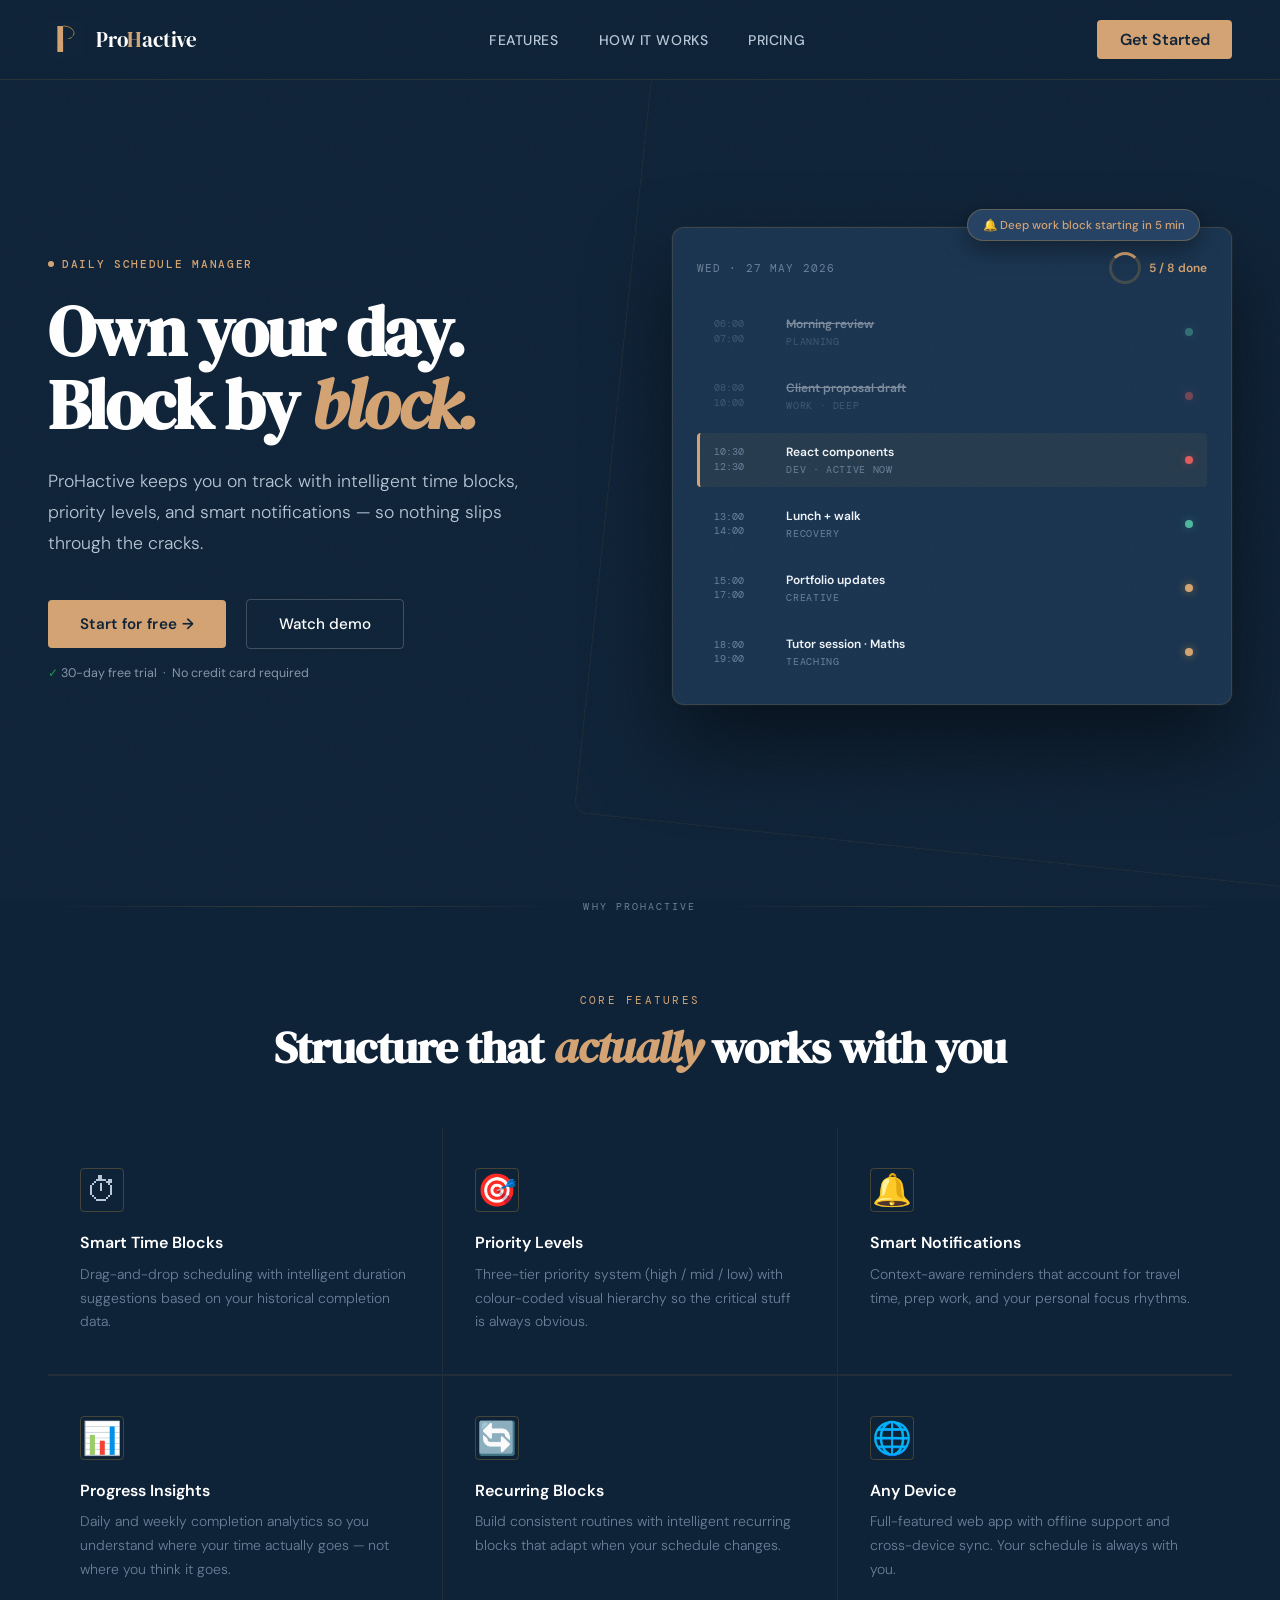
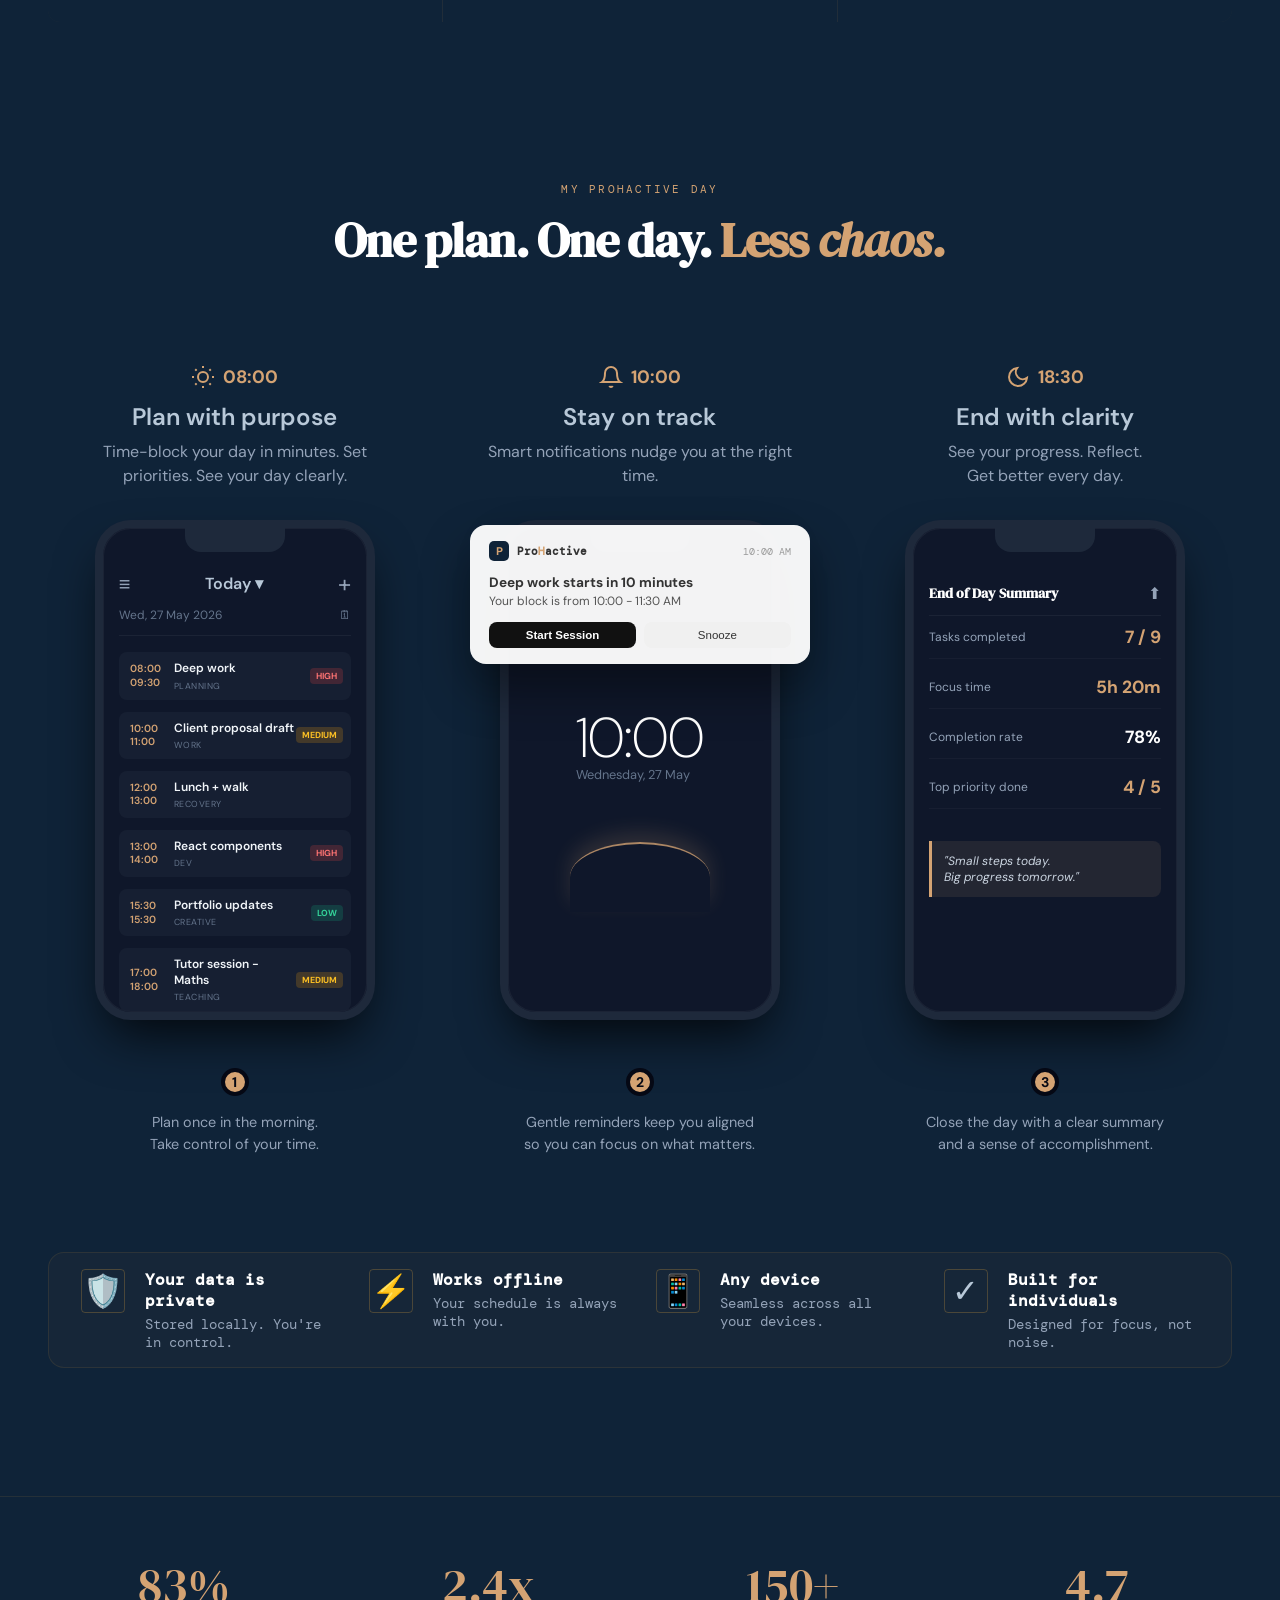
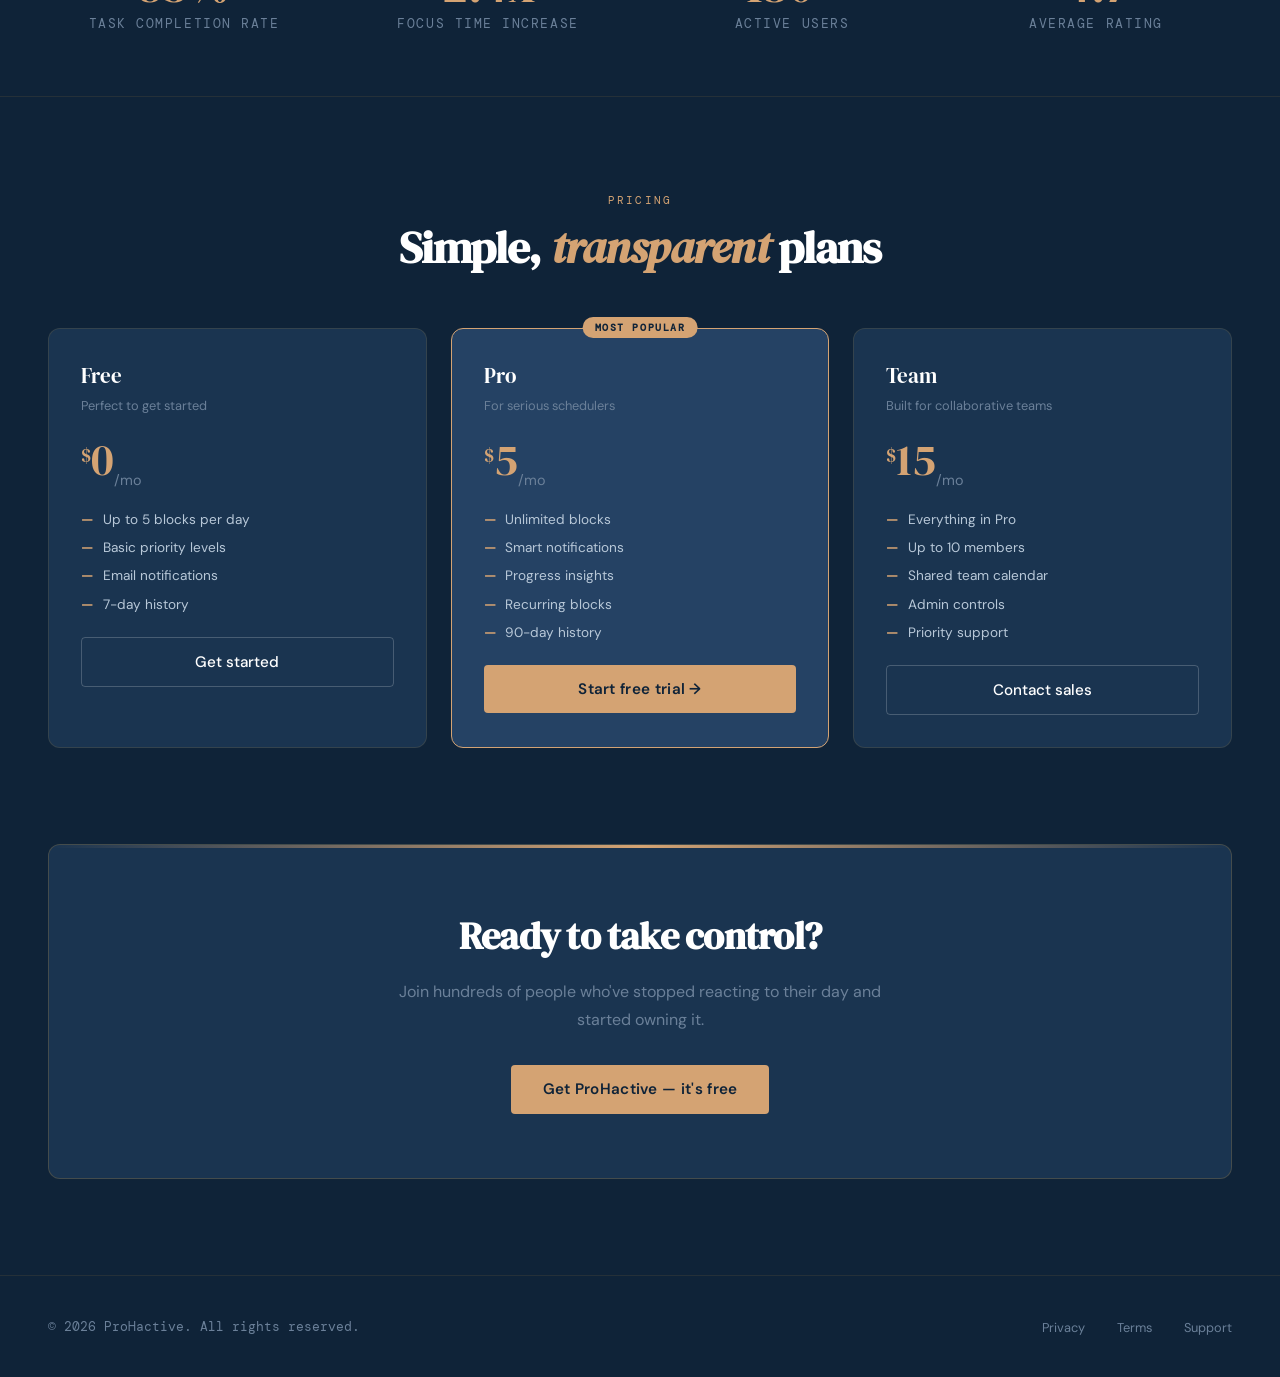
==== commit 202426a1: "feat(hero): add trial note in hero section" ====
--- a/index.html
+++ b/index.html
@@ -29,15 +29,15 @@
         <span class="nav-brand">Pro<span>H</span>active</span>
       </a>
       <ul class="nav-links">
-        <li><a href="#features">Features</a></li>
-        <li><a href="#how-it-works">How It Works</a></li>
-        <li><a href="#pricing">Pricing</a></li>
+        <li><a href="#features" class="nav-link">Features</a></li>
+        <li><a href="#how-it-works" class="nav-link">How It Works</a></li>
+        <li><a href="#pricing" class="nav-link">Pricing</a></li>
       </ul>
       <a href="#" class="nav-cta">Get Started</a>
     </nav>
 
     <!-- Hero -->
-    <section class="hero">
+    <section class="hero" id="hero">
       <div class="hero-content">
         <div class="hero-eyebrow">
           <span class="eyebrow-dot"></span>
@@ -54,6 +54,7 @@
           <button class="btn-primary">Start for free →</button>
           <button class="btn-ghost">Watch demo</button>
         </div>
+        <p class="trial-note"><span>✓</span> 30-day free trial &nbsp;·&nbsp; No credit card required</p>
       </div>
 
       <!-- App preview -->
@@ -183,7 +184,7 @@
 
         <div class="section-header">
           <div class="section-label reveal">MY PROHACTIVE DAY</div>
-          <h2 class="section-title reveal">One plan. One day. <em>Less chaos.</em></h2>
+          <h2 class="section-title reveal">One plan. One day. <span class="emphasis">Less <em>chaos.</em></span></h2>
         </div>
 
         <div class="process-steps">
--- a/styles.css
+++ b/styles.css
@@ -10,11 +10,27 @@
   --white:  #ffffff;
   --text-body: #b8c8d8;
   --text-muted: #6b8099;
+  --high: #ef4444;
+  --med: #f59e0b;
+  --low: #22c55e;
 
   --radius: 4px;
   --radius-lg: 12px;
   --transition: 0.25s cubic-bezier(.4,0,.2,1);
 }
+
+/*:root {
+  --bg: #0a0a0f;
+  --surface: #12121a;
+  --border: rgba(255,255,255,0.07);
+  --accent: #6c63ff;
+  --accent-glow: rgba(108,99,255,0.25);
+  --text: #f0f0f5;
+  --muted: #8884a0;
+  --high: #ef4444;
+  --med: #f59e0b;
+  --low: #22c55e;
+}*/
 
 *, *::before, *::after { box-sizing: border-box; margin: 0; padding: 0; }
 
@@ -83,7 +99,8 @@
   list-style: none;
 }
 
-.nav-links a {
+.nav-link {
+  position: relative;
   text-decoration: none;
   font-size: 0.875rem;
   font-weight: 500;
@@ -93,7 +110,27 @@
   transition: color var(--transition);
 }
 
-.nav-links a:hover { color: var(--gold); }
+.nav-link:hover, .nav-link.active {
+  color: var(--white);
+}
+
+.nav-link::after {
+  display: block;
+  content: '';
+  position: absolute;
+  bottom: -2rem;
+  left: 0;
+  height: 3px;
+  background: var(--gold);
+  transform: scaleX(0);
+  transform-origin: left;
+  transition: width 0.2s;
+  width: 100%;
+}
+
+.nav-link.active::after {
+  transform: scaleX(1);
+}
 
 .nav-cta {
   background: var(--gold);
@@ -238,6 +275,15 @@
   color: var(--gold);
 }
 
+.trial-note {
+  font-size: 0.78rem;
+  color: var(--muted);
+  opacity: 0.7;
+  margin-block-start: 1rem;
+}
+
+.trial-note span { color: var(--low); }
+
 /* ── App Preview ── */
 .hero-visual {
   position: relative;
@@ -508,6 +554,10 @@
   line-height: 1.2;
 }
 
+.section-title .emphasis {
+  color: #d4a373;
+}
+
 .highlight {
   color: #d4a373;
   font-style: italic;
@@ -842,7 +892,7 @@
 .s-icon { font-size: 1rem; opacity: 0.5; }
 
 .summary-quote {
-  margin-top: auto;
+  margin-block-start: 2rem;
   background: rgba(212, 163, 115, 0.1);
   border-left: 3px solid #d4a373;
   padding: 0.75rem;
@@ -1210,4 +1260,13 @@
   .features, .pricing, .cta-banner { margin: 0 1.5rem 4rem; padding: 0; }
   .cta-banner { margin: 0 1.5rem 4rem; padding: 2.5rem 1.5rem; }
   footer { flex-direction: column; gap: 1rem; text-align: center; }
+}
+
+@media (max-width: 400px) {
+  .hero-actions {
+    display: flex;
+    flex-direction: column;
+    align-items: center;
+    justify-content: center;
+  }
 }
